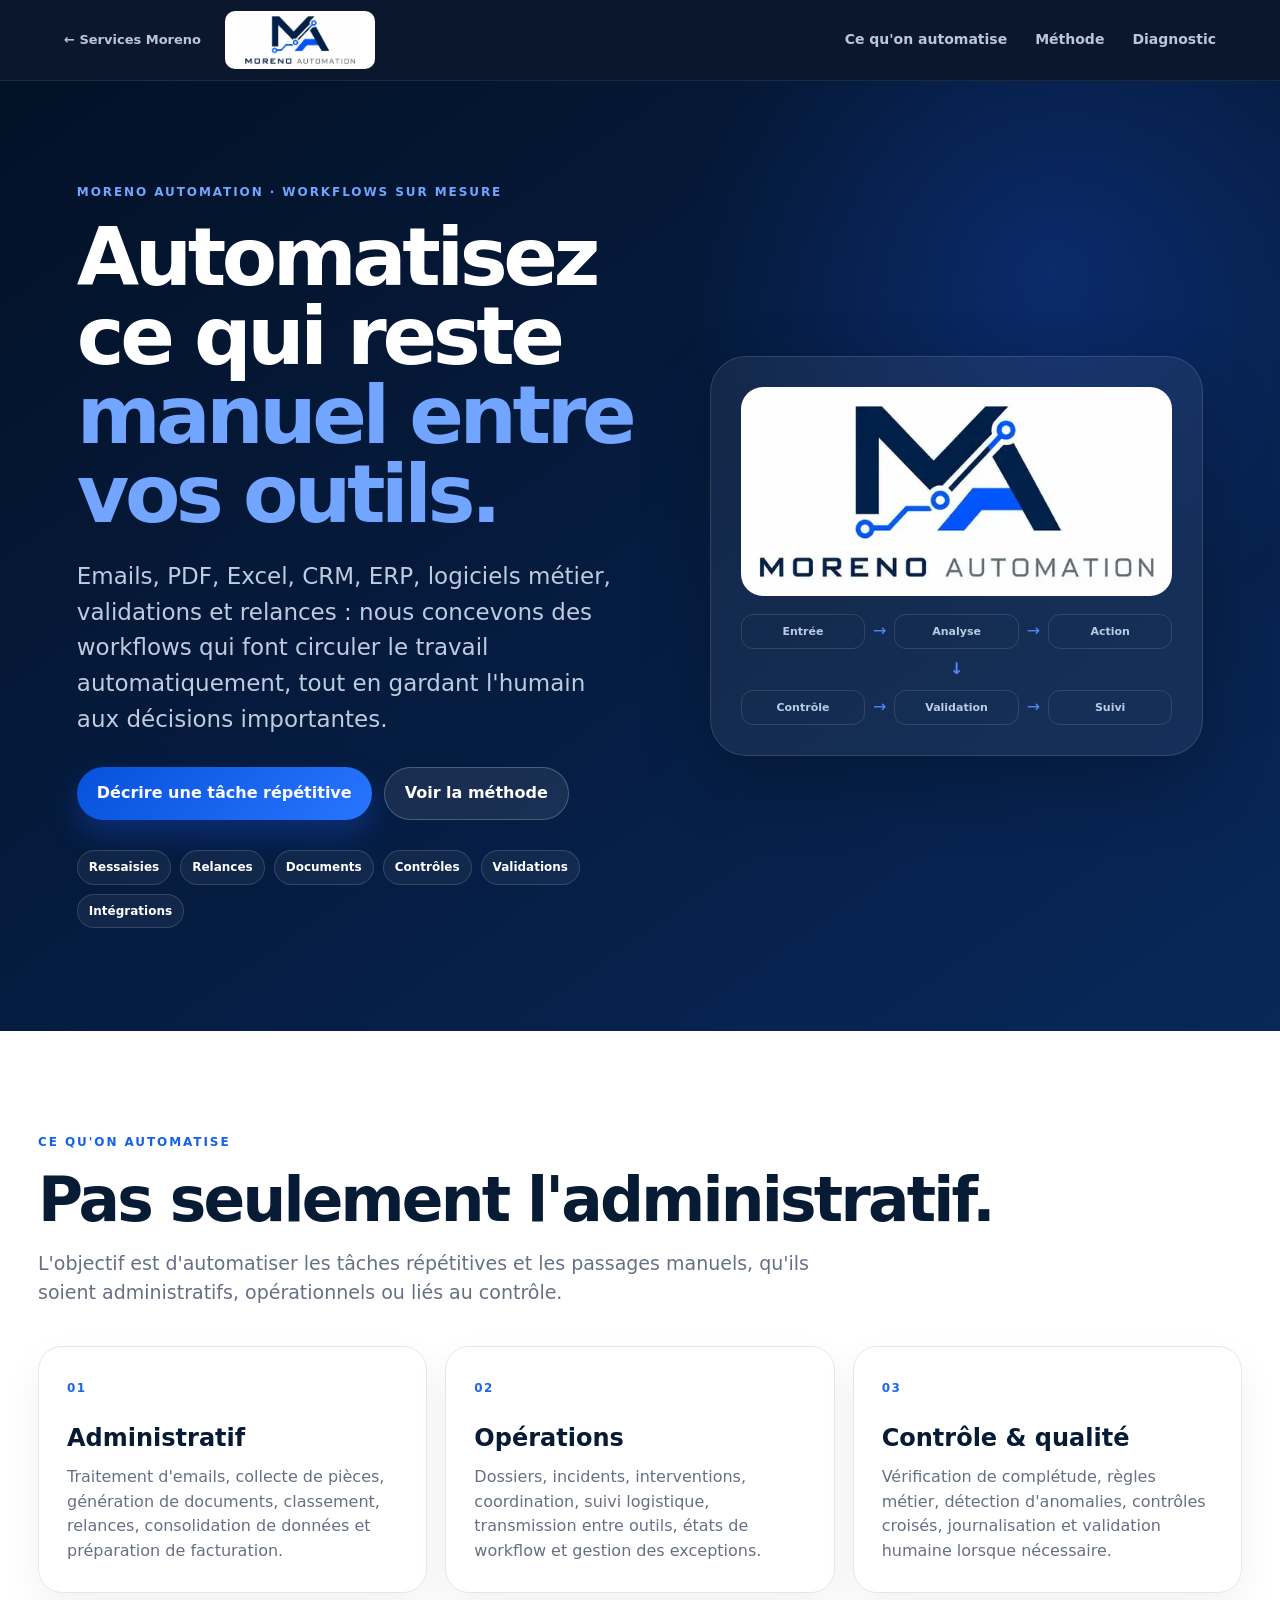
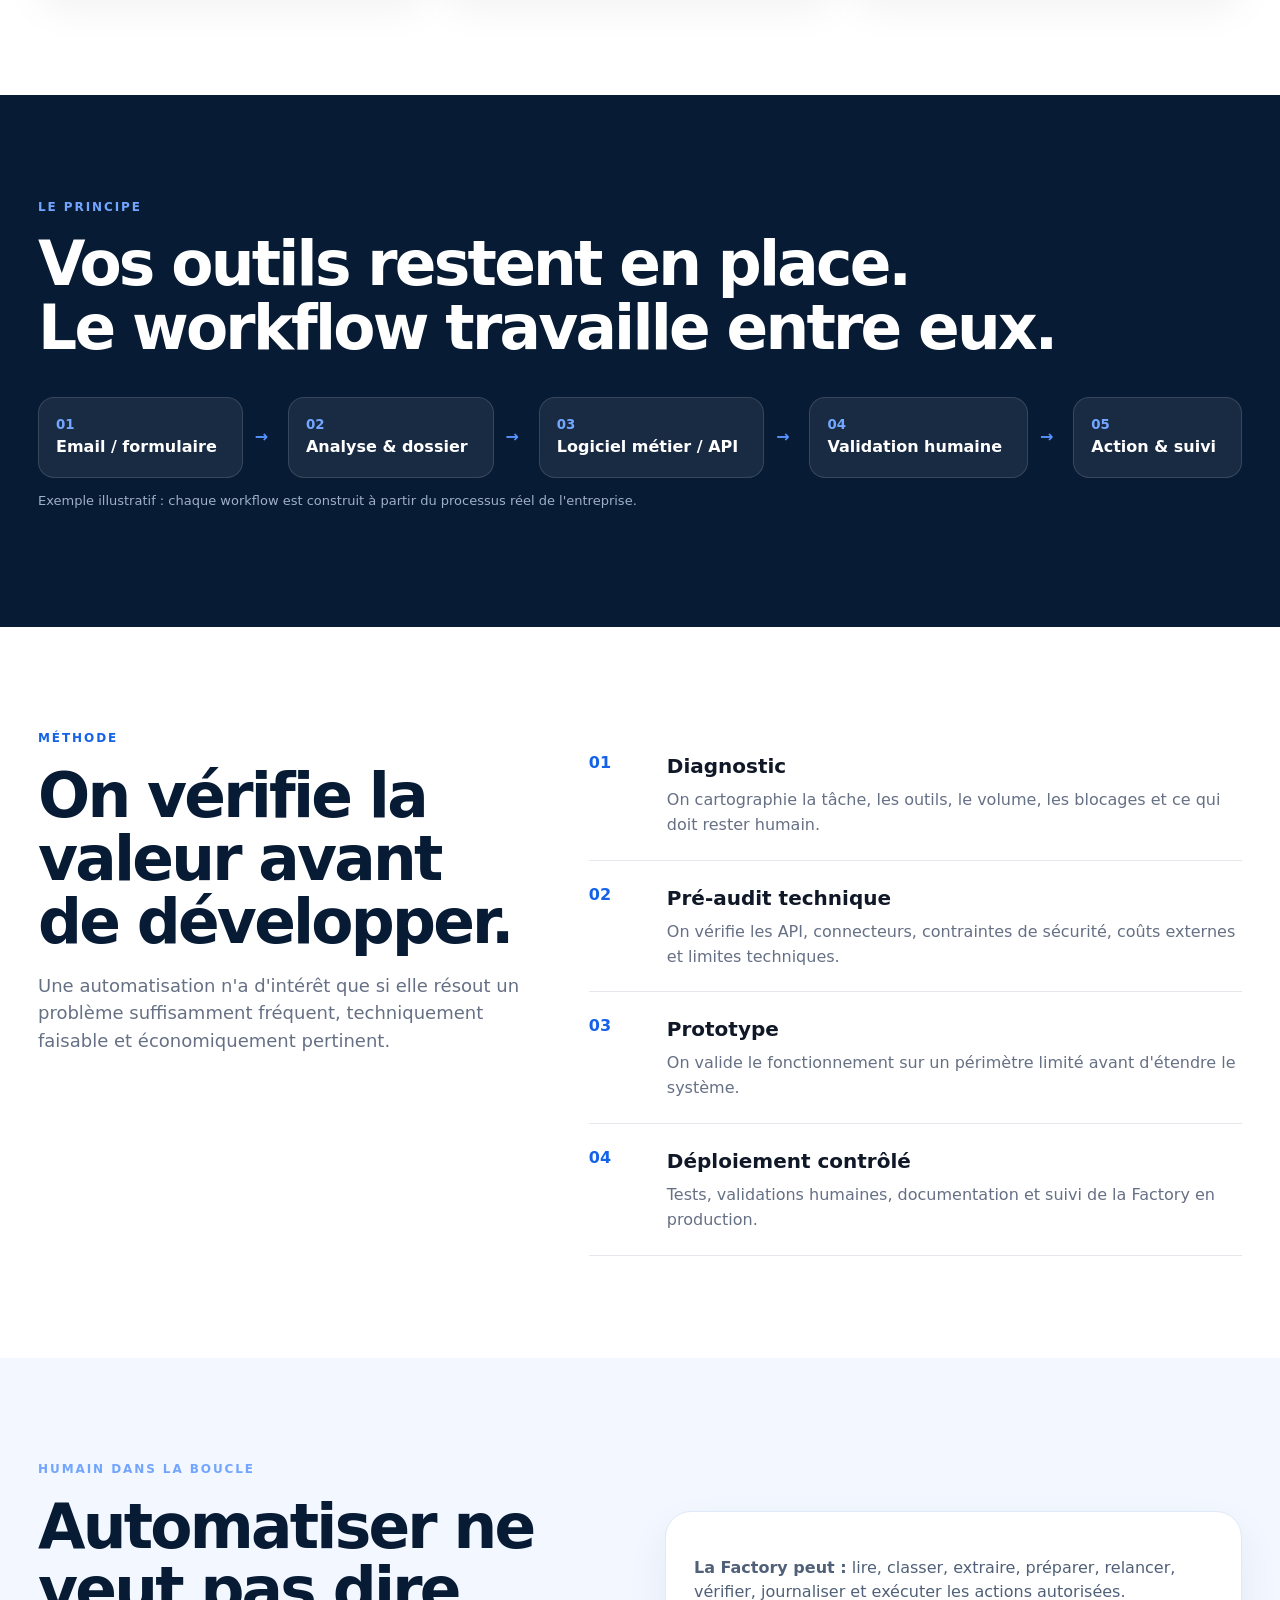
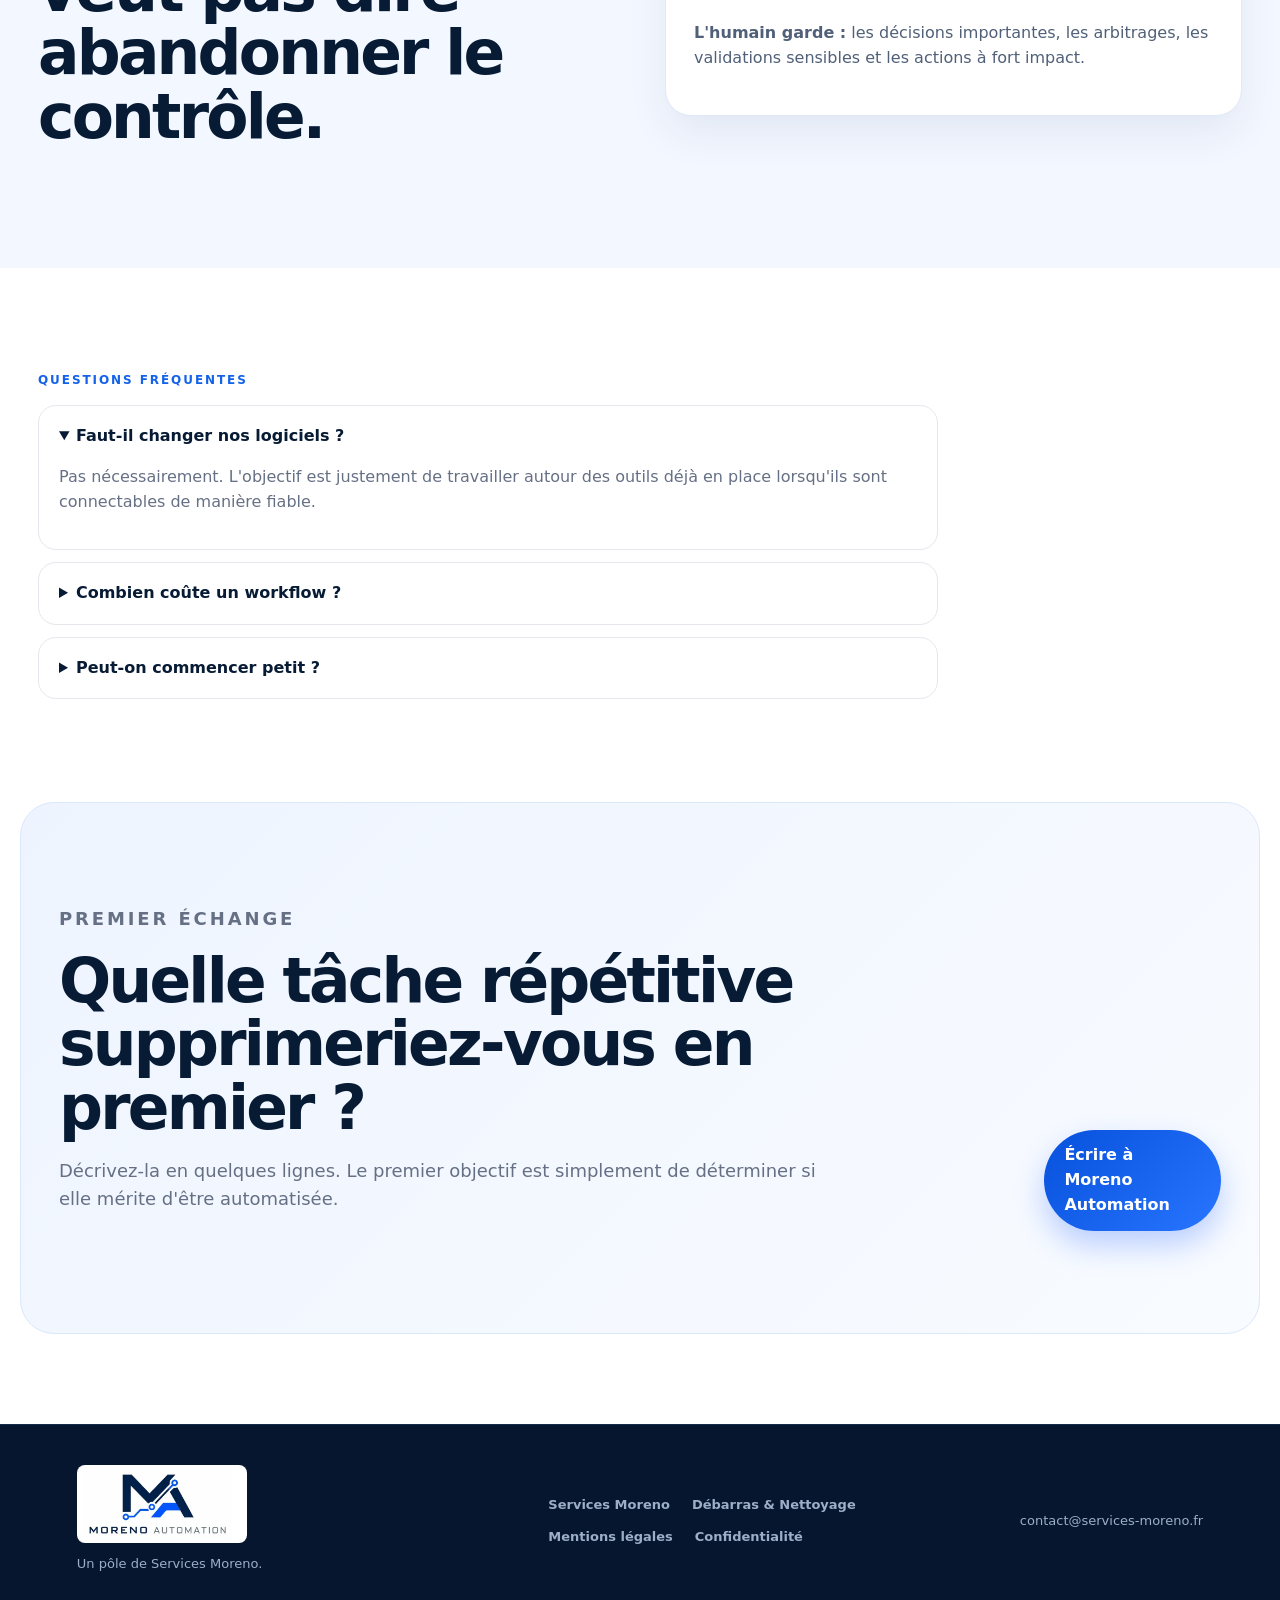
==== automatisation.html @ c7fb05cb "Redesign Services Moreno multi-service website" ====
<!doctype html>
<html lang="fr">
<head>
  <meta charset="utf-8">
  <meta name="viewport" content="width=device-width, initial-scale=1">
  <title>Moreno Automation — Automatisation de processus & workflows sur mesure</title>
  <meta name="description" content="Moreno Automation conçoit des workflows sur mesure pour réduire les tâches répétitives et les passages manuels entre vos outils, vos équipes et vos processus.">
  <link rel="canonical" href="https://services-moreno.fr/automatisation.html">
  <meta property="og:title" content="Moreno Automation — Automatisez ce qui reste manuel">
  <meta property="og:description" content="Workflows administratifs et opérationnels, intégrations API et validation humaine.">
  <meta property="og:type" content="website">
  <meta property="og:url" content="https://services-moreno.fr/automatisation.html">
  <meta property="og:image" content="https://services-moreno.fr/assets/moreno-automation.webp">
  <meta name="theme-color" content="#061d42">
  <link rel="icon" href="assets/services-moreno-favicon.png">
  <link rel="stylesheet" href="brand.css?v=20260812">
</head>
<body class="automation-site">
  <header class="topbar automation-topbar">
    <a class="mini-parent" href="index.html">← Services Moreno</a>
    <a class="automation-brand" href="#top" aria-label="Moreno Automation — Accueil">
      <img src="assets/moreno-automation.webp" alt="Moreno Automation">
    </a>
    <nav class="topnav" aria-label="Navigation Moreno Automation">
      <a href="#usages">Ce qu'on automatise</a>
      <a href="#methode">Méthode</a>
      <a href="#diagnostic">Diagnostic</a>
    </nav>
  </header>

  <main id="top">
    <section class="hero-shell automation-hero">
      <div class="hero-copy">
        <p class="kicker electric">Moreno Automation · Workflows sur mesure</p>
        <h1>Automatisez ce qui reste <span>manuel entre vos outils.</span></h1>
        <p class="hero-lead">Emails, PDF, Excel, CRM, ERP, logiciels métier, validations et relances : nous concevons des workflows qui font circuler le travail automatiquement, tout en gardant l'humain aux décisions importantes.</p>
        <div class="hero-buttons">
          <a class="button button-electric" href="mailto:contact@services-moreno.fr?subject=Diagnostic%20automatisation">Décrire une tâche répétitive</a>
          <a class="button button-ghost" href="#methode">Voir la méthode</a>
        </div>
        <div class="automation-pills">
          <span>Ressaisies</span><span>Relances</span><span>Documents</span><span>Contrôles</span><span>Validations</span><span>Intégrations</span>
        </div>
      </div>
      <div class="hero-visual">
        <div class="automation-logo-panel">
          <img src="assets/moreno-automation.webp" alt="Logo Moreno Automation">
          <div class="flow-preview" aria-label="Exemple de workflow">
            <span>Entrée</span><i>→</i><span>Analyse</span><i>→</i><span>Action</span>
            <b>↓</b>
            <span>Contrôle</span><i>→</i><span>Validation</span><i>→</i><span>Suivi</span>
          </div>
        </div>
      </div>
    </section>

    <section class="section-shell" id="usages">
      <p class="section-kicker electric-text">Ce qu'on automatise</p>
      <h2>Pas seulement l'administratif.</h2>
      <p class="section-intro">L'objectif est d'automatiser les tâches répétitives et les passages manuels, qu'ils soient administratifs, opérationnels ou liés au contrôle.</p>
      <div class="usecase-grid">
        <article>
          <span class="usecase-number">01</span>
          <h3>Administratif</h3>
          <p>Traitement d'emails, collecte de pièces, génération de documents, classement, relances, consolidation de données et préparation de facturation.</p>
        </article>
        <article>
          <span class="usecase-number">02</span>
          <h3>Opérations</h3>
          <p>Dossiers, incidents, interventions, coordination, suivi logistique, transmission entre outils, états de workflow et gestion des exceptions.</p>
        </article>
        <article>
          <span class="usecase-number">03</span>
          <h3>Contrôle & qualité</h3>
          <p>Vérification de complétude, règles métier, détection d'anomalies, contrôles croisés, journalisation et validation humaine lorsque nécessaire.</p>
        </article>
      </div>
    </section>

    <section class="workflow-band">
      <div class="section-shell">
        <p class="kicker electric">Le principe</p>
        <h2>Vos outils restent en place.<br>Le workflow travaille entre eux.</h2>
        <div class="workflow-line">
          <div><small>01</small><b>Email / formulaire</b></div>
          <span>→</span>
          <div><small>02</small><b>Analyse & dossier</b></div>
          <span>→</span>
          <div><small>03</small><b>Logiciel métier / API</b></div>
          <span>→</span>
          <div><small>04</small><b>Validation humaine</b></div>
          <span>→</span>
          <div><small>05</small><b>Action & suivi</b></div>
        </div>
        <p class="workflow-note">Exemple illustratif : chaque workflow est construit à partir du processus réel de l'entreprise.</p>
      </div>
    </section>

    <section class="section-shell method-section" id="methode">
      <div class="method-intro">
        <p class="section-kicker electric-text">Méthode</p>
        <h2>On vérifie la valeur avant de développer.</h2>
        <p>Une automatisation n'a d'intérêt que si elle résout un problème suffisamment fréquent, techniquement faisable et économiquement pertinent.</p>
      </div>
      <ol class="method-steps">
        <li><span>01</span><div><h3>Diagnostic</h3><p>On cartographie la tâche, les outils, le volume, les blocages et ce qui doit rester humain.</p></div></li>
        <li><span>02</span><div><h3>Pré-audit technique</h3><p>On vérifie les API, connecteurs, contraintes de sécurité, coûts externes et limites techniques.</p></div></li>
        <li><span>03</span><div><h3>Prototype</h3><p>On valide le fonctionnement sur un périmètre limité avant d'étendre le système.</p></div></li>
        <li><span>04</span><div><h3>Déploiement contrôlé</h3><p>Tests, validations humaines, documentation et suivi de la Factory en production.</p></div></li>
      </ol>
    </section>

    <section class="control-section">
      <div class="section-shell control-grid">
        <div>
          <p class="kicker electric">Humain dans la boucle</p>
          <h2>Automatiser ne veut pas dire abandonner le contrôle.</h2>
        </div>
        <div class="control-card">
          <p><b>La Factory peut :</b> lire, classer, extraire, préparer, relancer, vérifier, journaliser et exécuter les actions autorisées.</p>
          <p><b>L'humain garde :</b> les décisions importantes, les arbitrages, les validations sensibles et les actions à fort impact.</p>
        </div>
      </div>
    </section>

    <section class="faq section-shell">
      <p class="section-kicker electric-text">Questions fréquentes</p>
      <div class="faq-grid">
        <details open>
          <summary>Faut-il changer nos logiciels ?</summary>
          <p>Pas nécessairement. L'objectif est justement de travailler autour des outils déjà en place lorsqu'ils sont connectables de manière fiable.</p>
        </details>
        <details>
          <summary>Combien coûte un workflow ?</summary>
          <p>Le coût dépend surtout des intégrations, des API, du nombre d'étapes, des règles métier et de la criticité. Un prix ferme n'est proposé qu'après diagnostic et vérification technique.</p>
        </details>
        <details>
          <summary>Peut-on commencer petit ?</summary>
          <p>Oui. Un premier prototype peut se concentrer sur une tâche précise, puis évoluer si le gain est réel.</p>
        </details>
      </div>
    </section>

    <section class="automation-cta section-shell" id="diagnostic">
      <div>
        <p class="section-kicker electric-text">Premier échange</p>
        <h2>Quelle tâche répétitive supprimeriez-vous en premier ?</h2>
        <p>Décrivez-la en quelques lignes. Le premier objectif est simplement de déterminer si elle mérite d'être automatisée.</p>
      </div>
      <a class="button button-electric" href="mailto:contact@services-moreno.fr?subject=Diagnostic%20automatisation&body=Bonjour%2C%0A%0ALa%20t%C3%A2che%20que%20j%27aimerais%20simplifier%20est%20%3A%20">Écrire à Moreno Automation</a>
    </section>
  </main>

  <footer class="brand-footer automation-footer">
    <div class="footer-brand automation-footer-brand">
      <img src="assets/moreno-automation.webp" alt="Moreno Automation">
      <p>Un pôle de Services Moreno.</p>
    </div>
    <div class="footer-nav">
      <a href="index.html">Services Moreno</a>
      <a href="debarras-nettoyage.html">Débarras & Nettoyage</a>
      <a href="mentions-legales.html">Mentions légales</a>
      <a href="confidentialite.html">Confidentialité</a>
    </div>
    <p class="copyright">contact@services-moreno.fr</p>
  </footer>
</body>
</html>
---- brand.css ----
:root{--navy:#071b34;--navy2:#0b2a4a;--gold:#c89a3d;--blue:#1462e8;--green:#2c8a5e;--ink:#101828;--muted:#667085;--line:#e4e7ec;--soft:#f7f9fc;--white:#fff;--shadow:0 22px 60px rgba(7,27,52,.12)}*{box-sizing:border-box}html{scroll-behavior:smooth}body{margin:0;font-family:Inter,system-ui,-apple-system,BlinkMacSystemFont,"Segoe UI",sans-serif;color:var(--ink);background:#fff;line-height:1.55}img{max-width:100%}a{color:inherit}.topbar{position:sticky;top:0;z-index:50;display:grid;grid-template-columns:180px 1fr auto;align-items:center;gap:24px;padding:11px clamp(16px,5vw,72px);background:rgba(255,255,255,.95);backdrop-filter:blur(16px);border-bottom:1px solid rgba(7,27,52,.08)}.brand-lockup img{width:145px;height:62px;object-fit:contain;display:block}.topnav{display:flex;justify-content:center;gap:28px}.topnav a{text-decoration:none;font-size:14px;font-weight:750;color:#4b5565}.topnav a:hover{color:var(--navy)}.nav-cta,.button{display:inline-flex;align-items:center;justify-content:center;text-decoration:none;font-weight:850;border-radius:999px;transition:.18s ease}.nav-cta{background:var(--navy);color:#fff;padding:11px 17px;font-size:14px}.button{min-height:50px;padding:13px 20px}.button:hover,.nav-cta:hover{transform:translateY(-1px)}.button-gold{background:linear-gradient(135deg,#9f711d,var(--gold));color:#fff;box-shadow:0 12px 28px rgba(200,154,61,.22)}.button-dark{background:var(--navy);color:#fff}.button-ghost{border:1px solid rgba(7,27,52,.16);background:rgba(255,255,255,.08)}.hero-shell{max-width:1500px;margin:0 auto;padding:clamp(54px,8vw,110px) clamp(20px,6vw,86px);display:grid;grid-template-columns:1.06fr .94fr;align-items:center;gap:clamp(36px,6vw,86px)}.home-hero{min-height:680px}.hero-copy h1{font-size:clamp(46px,6.3vw,88px);line-height:.98;letter-spacing:-.055em;margin:0;color:var(--navy)}.hero-copy h1 span{color:#123d66}.hero-lead{font-size:clamp(18px,2vw,23px);color:var(--muted);max-width:760px;margin:25px 0 30px}.kicker,.section-kicker{text-transform:uppercase;letter-spacing:.16em;font-size:12px;font-weight:900;margin:0 0 16px}.gold{color:#9b752c}.hero-buttons{display:flex;flex-wrap:wrap;gap:12px;margin-bottom:30px}.hero-proof{display:flex;flex-wrap:wrap;gap:18px 28px;color:#596577;font-size:14px;font-weight:700}.hero-proof b{color:var(--gold);margin-right:7px}.logo-panel{border-radius:38px;padding:clamp(22px,3vw,42px);background:radial-gradient(circle at 50% 0,#fff,#f6f2ea 85%);border:1px solid #ece5d8;box-shadow:var(--shadow);text-align:center}.logo-panel img{display:block;width:min(100%,520px);margin:0 auto;mix-blend-mode:multiply}.logo-panel p{color:#707783;font-size:16px}.logo-panel strong{color:var(--navy)}.section-shell{width:min(1380px,calc(100% - 40px));margin:0 auto;padding:clamp(62px,8vw,106px) clamp(0px,2vw,18px)}.intro-strip{padding-bottom:28px}.section-shell h2,.dark-band h2,.workflow-band h2,.field-process h2{font-size:clamp(34px,4.8vw,62px);line-height:1.03;letter-spacing:-.045em;margin:0 0 18px;color:var(--navy)}.section-intro{max-width:820px;color:var(--muted);font-size:19px;margin:0}.service-grid{display:grid;grid-template-columns:1fr 1fr;gap:24px;padding-top:24px}.service-panel{border:1px solid var(--line);border-radius:32px;overflow:hidden;background:#fff;box-shadow:0 18px 48px rgba(7,27,52,.08)}.service-logo,.field-mark{height:285px;display:grid;place-items:center;padding:28px}.service-logo{background:linear-gradient(145deg,#061a3c,#0a2d65)}.service-logo img{width:90%;max-height:220px;object-fit:contain;background:#fff;border-radius:18px}.field-mark{background:linear-gradient(145deg,#f1f7f3,#e5f3eb)}.field-mark img{max-width:76%;max-height:220px;object-fit:contain;border-radius:18px}.service-copy{padding:32px}.service-label{font-size:12px;font-weight:850;letter-spacing:.12em;text-transform:uppercase;color:#7b8593;margin:0 0 8px}.service-copy h2{font-size:clamp(30px,3vw,42px);margin:0 0 8px}.service-tagline{font-size:18px;font-weight:800;color:#27364a!important}.service-copy p{color:var(--muted)}.feature-list{list-style:none;padding:0;margin:22px 0;display:grid;gap:9px}.feature-list li{position:relative;padding-left:25px;color:#314052;font-weight:650}.feature-list li:before{content:"✓";position:absolute;left:0;font-weight:900;color:var(--blue)}.field-card .feature-list li:before{color:var(--green)}.text-link{display:inline-flex;gap:10px;text-decoration:none;font-weight:900;margin-top:8px}.automation-link{color:#064ed7}.field-link{color:#22714d}.dark-band,.workflow-band,.field-process{background:var(--navy);color:#fff}.approach-grid{display:grid;grid-template-columns:1fr 1fr;gap:72px;align-items:center}.dark-band h2,.dark-band p,.workflow-band h2,.field-process h2{color:#fff}.dark-band p{color:#bac4d1;font-size:18px}.principles{display:grid}.principle{display:grid;grid-template-columns:56px 1fr;gap:18px;padding:22px 0;border-bottom:1px solid rgba(255,255,255,.13)}.principle span{color:#e4bd68;font-size:13px;font-weight:900}.principle b{font-size:20px}.principle p{font-size:15px;margin:5px 0 0}.contact-cta,.automation-cta,.field-estimator-cta{display:flex;justify-content:space-between;gap:32px;align-items:end}.contact-cta p,.automation-cta p,.field-estimator-cta p{color:var(--muted);font-size:18px;max-width:780px}.brand-footer{background:#f6f7f9;border-top:1px solid var(--line);padding:40px clamp(20px,6vw,82px);display:grid;grid-template-columns:minmax(220px,1fr) 1fr auto;gap:34px;align-items:center}.footer-brand img{width:170px;height:78px;object-fit:contain;object-position:left center}.footer-brand p,.copyright{color:#738093;font-size:13px;margin:3px 0}.footer-nav{display:flex;flex-wrap:wrap;gap:12px 22px}.footer-nav a{color:#536174;font-size:13px;font-weight:700;text-decoration:none}.mini-parent{text-decoration:none;font-size:13px;font-weight:800;white-space:nowrap}.automation-topbar{grid-template-columns:auto 160px 1fr;background:rgba(3,16,39,.97);border-bottom-color:rgba(255,255,255,.08)}.automation-topbar .mini-parent,.automation-topbar .topnav a{color:#b7c7de}.automation-brand img{height:58px;width:150px;object-fit:contain;background:#fff;border-radius:10px;display:block}.automation-topbar .topnav{justify-content:flex-end}.automation-hero{max-width:none;min-height:690px;background:radial-gradient(circle at 82% 20%,rgba(27,95,255,.22),transparent 28%),linear-gradient(145deg,#031126,#061e45 60%,#08285a);color:#fff}.automation-hero .hero-copy h1,.field-hero .hero-copy h1{color:#fff}.automation-hero .hero-copy h1 span{color:#72a5ff}.automation-hero .hero-lead{color:#becbe0}.electric,.electric-text{color:#72a5ff}.electric-text{color:#1462e8}.button-electric{color:#fff;background:linear-gradient(135deg,#0751dc,#2875ff);box-shadow:0 14px 30px rgba(27,95,255,.28)}.automation-hero .button-ghost,.field-hero .button-ghost{color:#fff;border-color:rgba(255,255,255,.22)}.automation-pills,.field-proof{display:flex;flex-wrap:wrap;gap:9px}.automation-pills span,.field-proof span{border:1px solid rgba(255,255,255,.14);background:rgba(255,255,255,.05);border-radius:999px;padding:7px 11px;font-size:12px;font-weight:800}.automation-logo-panel{padding:30px;border:1px solid rgba(255,255,255,.12);border-radius:36px;background:rgba(255,255,255,.06);box-shadow:0 28px 70px rgba(0,0,0,.22)}.automation-logo-panel>img{width:100%;border-radius:22px;display:block}.flow-preview{display:grid;grid-template-columns:1fr auto 1fr auto 1fr;gap:8px;align-items:center;margin-top:18px;color:#b9cbe6}.flow-preview span{text-align:center;border:1px solid rgba(255,255,255,.12);border-radius:12px;padding:8px;font-size:11px;font-weight:800}.flow-preview i,.flow-preview b{color:#4f8cff;font-style:normal}.flow-preview b{grid-column:1/-1;text-align:center}.usecase-grid{display:grid;grid-template-columns:repeat(3,1fr);gap:18px;margin-top:38px}.usecase-grid article{border:1px solid var(--line);border-radius:24px;padding:28px;background:#fff;box-shadow:0 16px 42px rgba(4,18,37,.055)}.usecase-number{font-weight:900;font-size:12px;letter-spacing:.12em;color:#1b67ef}.usecase-grid h3{font-size:24px;margin:20px 0 8px;color:var(--navy)}.usecase-grid p{color:var(--muted);margin:0}.workflow-line{display:grid;grid-template-columns:repeat(9,auto);gap:12px;align-items:center;margin-top:38px;overflow-x:auto}.workflow-line>div{min-width:155px;padding:17px;border-radius:16px;background:rgba(255,255,255,.075);border:1px solid rgba(255,255,255,.13)}.workflow-line small{display:block;color:#73a7ff;font-weight:900}.workflow-line>span{color:#5794ff;font-weight:900}.workflow-note{color:#9fb0c7;font-size:13px}.method-section{display:grid;grid-template-columns:.85fr 1.15fr;gap:68px}.method-intro p:last-child{color:var(--muted);font-size:18px}.method-steps{list-style:none;padding:0;margin:0}.method-steps li{display:grid;grid-template-columns:60px 1fr;gap:18px;padding:22px 0;border-bottom:1px solid var(--line)}.method-steps>li>span{color:#1462e8;font-weight:900}.method-steps h3{margin:0;font-size:20px}.method-steps p{margin:6px 0 0;color:var(--muted)}.control-section{background:#f3f7ff}.control-grid{display:grid;grid-template-columns:1fr 1fr;gap:50px;align-items:center}.control-card{background:#fff;border-radius:26px;border:1px solid #dfe9f8;padding:28px;box-shadow:0 18px 42px rgba(10,45,100,.07)}.control-card p{color:#506078}.faq-grid{display:grid;gap:12px;max-width:900px}.faq details{border:1px solid var(--line);border-radius:18px;padding:18px 20px;background:#fff}.faq summary{cursor:pointer;font-weight:850;color:var(--navy)}.faq details p{color:var(--muted)}.automation-cta{background:linear-gradient(135deg,#eef4ff,#f8fbff);border:1px solid #dbe7fb;border-radius:34px;margin-bottom:90px;padding-left:38px;padding-right:38px}.automation-footer{background:#06162f;border-color:#132b4d}.automation-footer .footer-nav a,.automation-footer .copyright,.automation-footer .footer-brand p{color:#9caec8}.automation-footer-brand img{background:#fff;border-radius:8px;padding:3px 6px}.field-green{color:#6ec38f}.field-text{color:#2c8a5e}.field-topbar{grid-template-columns:auto 190px 1fr auto}.field-brand img{height:58px;width:170px;object-fit:contain;border-radius:8px;display:block}.field-topbar .topnav{justify-content:flex-end}.field-nav-cta{background:#246d4e}.field-hero{max-width:none;min-height:660px;background:radial-gradient(circle at 80% 10%,rgba(76,161,111,.22),transparent 32%),linear-gradient(145deg,#082638,#0c3f52 60%,#0f5d58);color:#fff}.field-hero .hero-copy h1 span{color:#86dda6}.field-hero .hero-lead{color:#c5dfe1}.button-field{background:linear-gradient(135deg,#2c8a5e,#56ad6a);color:#fff;box-shadow:0 13px 28px rgba(44,138,94,.25)}.field-proof span{color:#d9f0e3}.field-logo-panel{background:#fff;border-radius:34px;padding:30px;box-shadow:0 28px 70px rgba(0,0,0,.2);text-align:center}.field-logo-panel img{max-height:340px;object-fit:contain;border-radius:18px}.field-logo-panel p{color:#607181;font-size:13px;font-weight:800}.field-usecases .usecase-number{color:#2c8a5e}.field-workflow small{color:#77d49a}.field-workflow>span{color:#6dc991}.stacked-actions{display:grid;gap:11px;justify-items:end}.text-contact{color:#31506a;font-weight:800;text-decoration:none}@media(max-width:980px){.topbar{grid-template-columns:1fr auto}.topnav{display:none}.hero-shell{grid-template-columns:1fr}.service-grid,.approach-grid,.method-section,.control-grid{grid-template-columns:1fr}.brand-footer{grid-template-columns:1fr}.automation-topbar,.field-topbar{grid-template-columns:auto 1fr}.automation-brand,.field-brand{justify-self:end}.field-topbar .nav-cta{display:none}.contact-cta,.automation-cta,.field-estimator-cta{align-items:flex-start;flex-direction:column}.stacked-actions{justify-items:start}}@media(max-width:720px){.topbar{padding:9px 14px}.nav-cta{display:none}.mini-parent{font-size:11px}.automation-brand img,.field-brand img{height:46px;width:135px}.hero-shell{padding:54px 20px;gap:34px}.hero-copy h1{font-size:clamp(42px,13vw,62px)}.section-shell{width:min(100% - 30px,1380px);padding-top:66px;padding-bottom:66px}.service-grid{padding-top:20px}.service-logo,.field-mark{height:225px}.service-copy{padding:24px}.usecase-grid{grid-template-columns:1fr}.workflow-line{grid-template-columns:1fr}.workflow-line>div{min-width:0}.workflow-line>span{text-align:center;transform:rotate(90deg)}.automation-cta{margin-left:15px;margin-right:15px;width:auto;padding:28px 22px}}
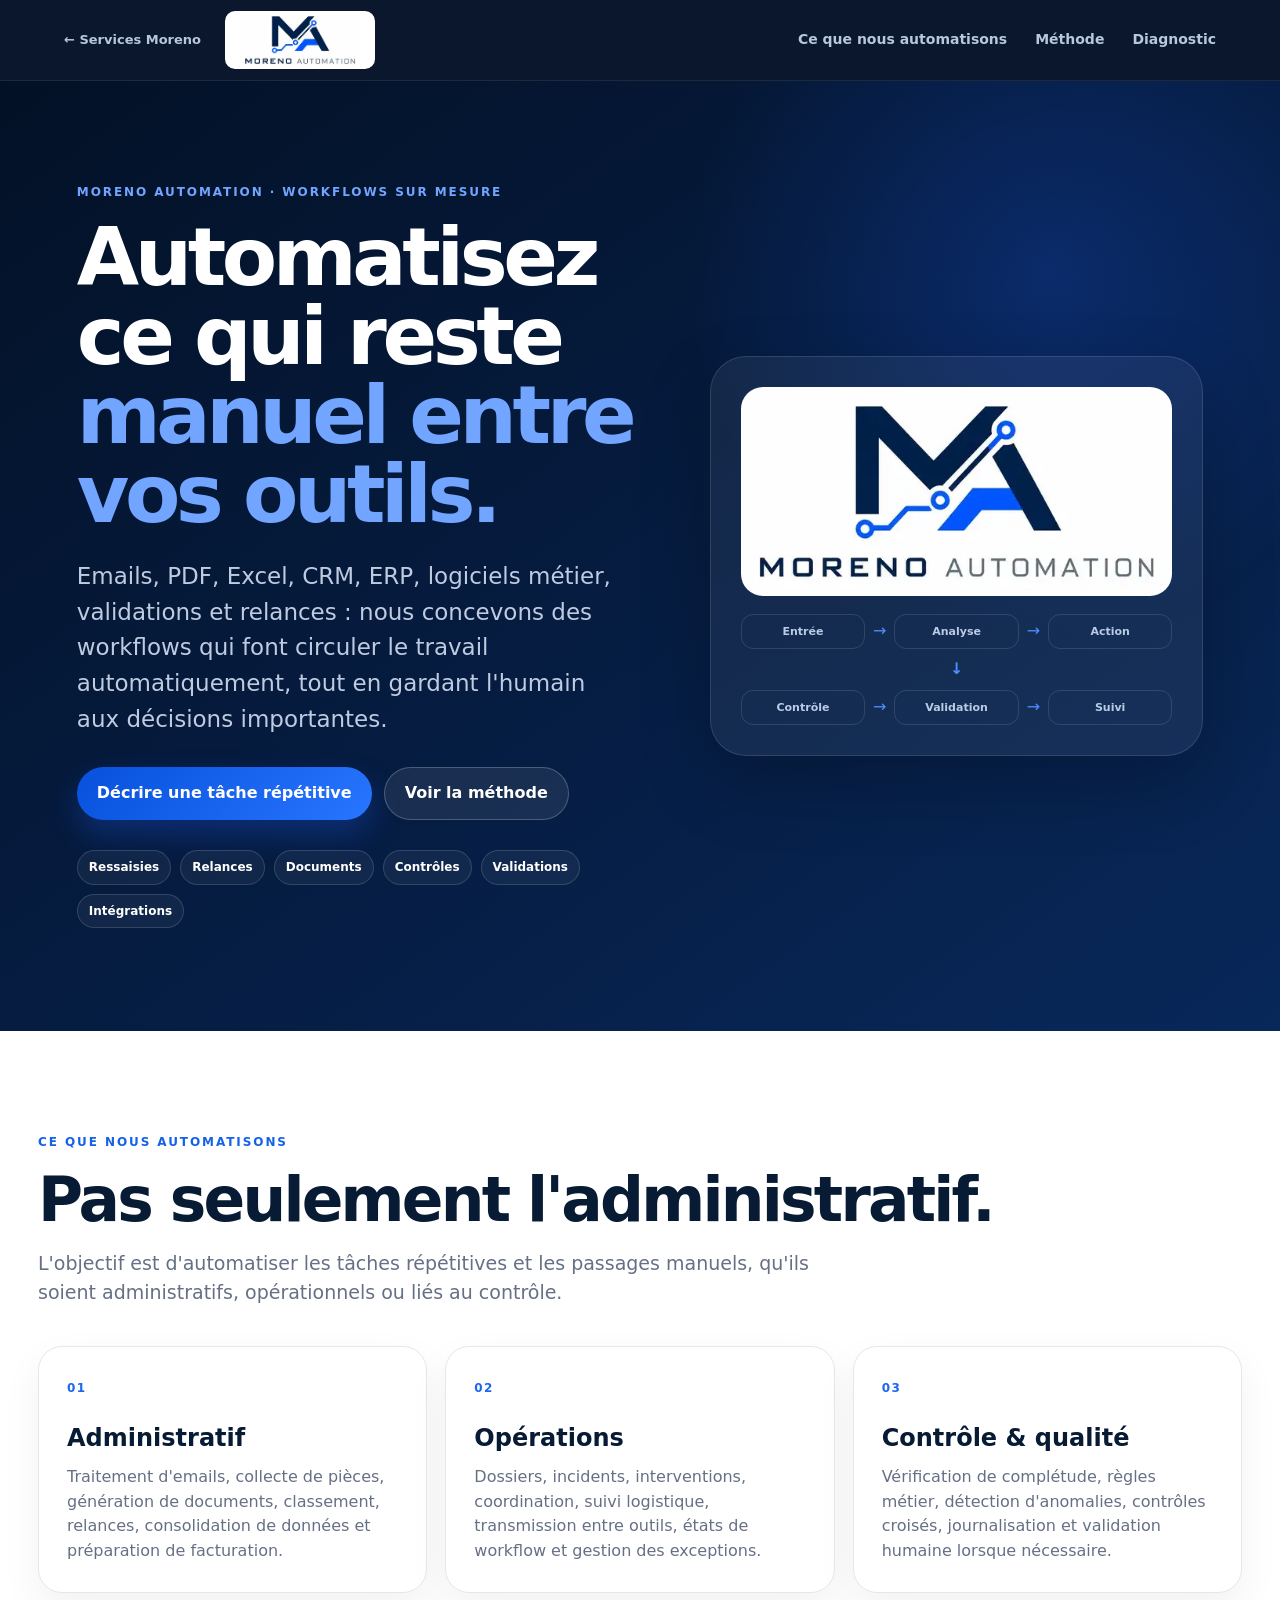
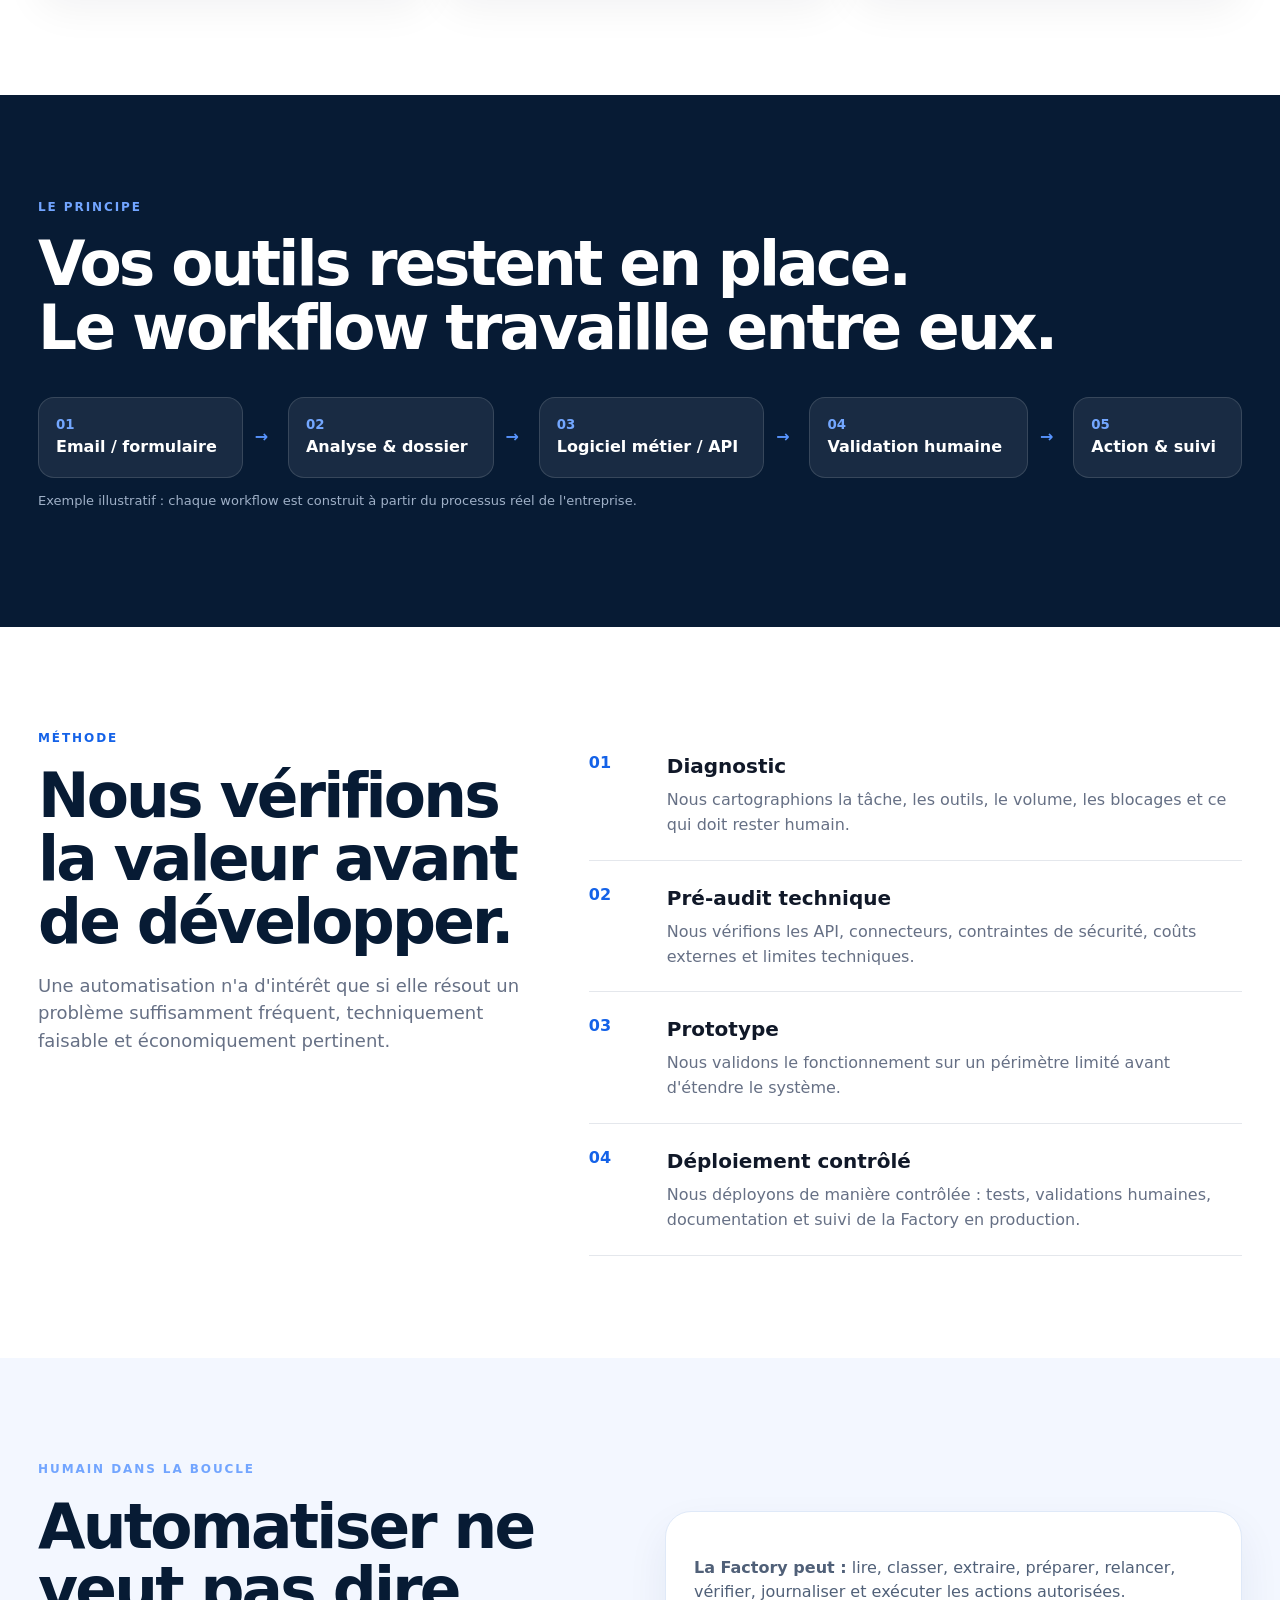
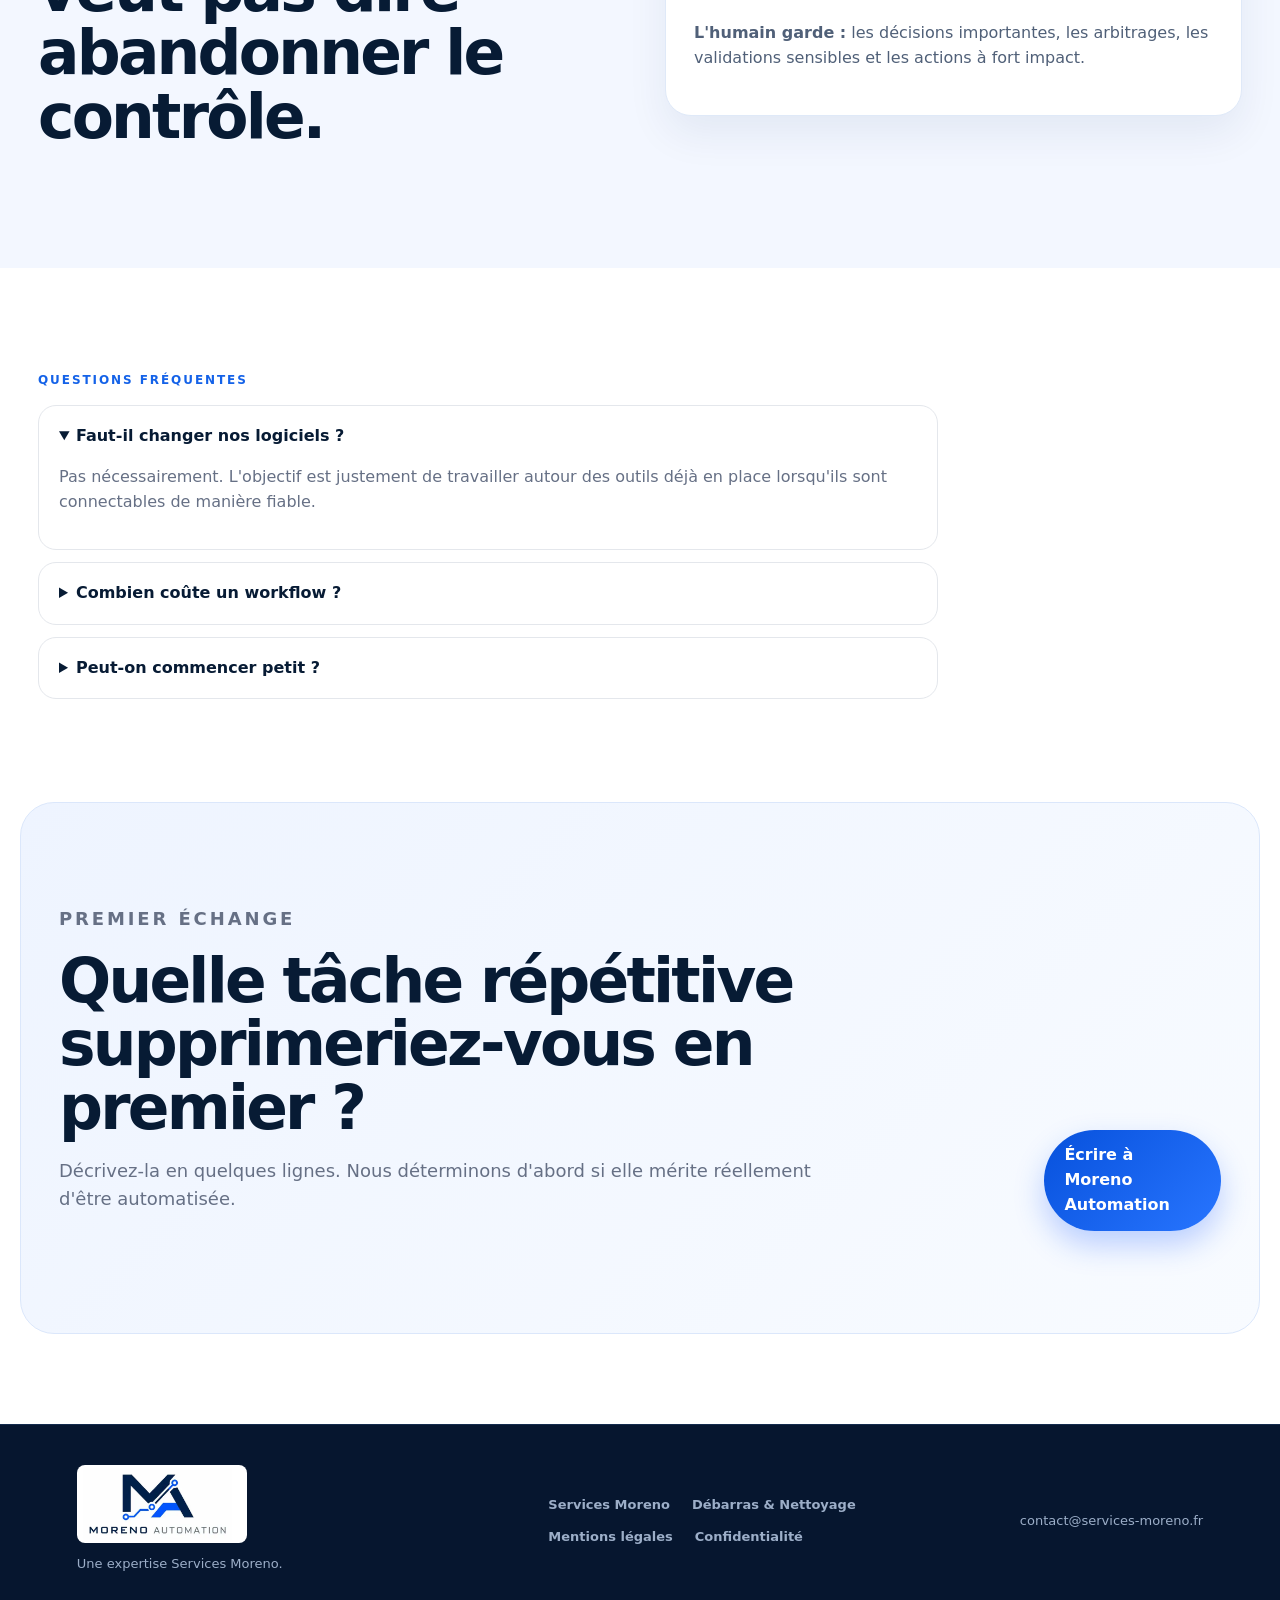
==== commit 742729eb: "Affiner le positionnement Services Moreno Rend la marque plus évolutive, adopte une voix collective " ====
--- a/automatisation.html
+++ b/automatisation.html
@@ -22,7 +22,7 @@
       <img src="assets/moreno-automation.webp" alt="Moreno Automation">
     </a>
     <nav class="topnav" aria-label="Navigation Moreno Automation">
-      <a href="#usages">Ce qu'on automatise</a>
+      <a href="#usages">Ce que nous automatisons</a>
       <a href="#methode">Méthode</a>
       <a href="#diagnostic">Diagnostic</a>
     </nav>
@@ -55,7 +55,7 @@
     </section>
 
     <section class="section-shell" id="usages">
-      <p class="section-kicker electric-text">Ce qu'on automatise</p>
+      <p class="section-kicker electric-text">Ce que nous automatisons</p>
       <h2>Pas seulement l'administratif.</h2>
       <p class="section-intro">L'objectif est d'automatiser les tâches répétitives et les passages manuels, qu'ils soient administratifs, opérationnels ou liés au contrôle.</p>
       <div class="usecase-grid">
@@ -99,14 +99,14 @@
     <section class="section-shell method-section" id="methode">
       <div class="method-intro">
         <p class="section-kicker electric-text">Méthode</p>
-        <h2>On vérifie la valeur avant de développer.</h2>
+        <h2>Nous vérifions la valeur avant de développer.</h2>
         <p>Une automatisation n'a d'intérêt que si elle résout un problème suffisamment fréquent, techniquement faisable et économiquement pertinent.</p>
       </div>
       <ol class="method-steps">
-        <li><span>01</span><div><h3>Diagnostic</h3><p>On cartographie la tâche, les outils, le volume, les blocages et ce qui doit rester humain.</p></div></li>
-        <li><span>02</span><div><h3>Pré-audit technique</h3><p>On vérifie les API, connecteurs, contraintes de sécurité, coûts externes et limites techniques.</p></div></li>
-        <li><span>03</span><div><h3>Prototype</h3><p>On valide le fonctionnement sur un périmètre limité avant d'étendre le système.</p></div></li>
-        <li><span>04</span><div><h3>Déploiement contrôlé</h3><p>Tests, validations humaines, documentation et suivi de la Factory en production.</p></div></li>
+        <li><span>01</span><div><h3>Diagnostic</h3><p>Nous cartographions la tâche, les outils, le volume, les blocages et ce qui doit rester humain.</p></div></li>
+        <li><span>02</span><div><h3>Pré-audit technique</h3><p>Nous vérifions les API, connecteurs, contraintes de sécurité, coûts externes et limites techniques.</p></div></li>
+        <li><span>03</span><div><h3>Prototype</h3><p>Nous validons le fonctionnement sur un périmètre limité avant d'étendre le système.</p></div></li>
+        <li><span>04</span><div><h3>Déploiement contrôlé</h3><p>Nous déployons de manière contrôlée : tests, validations humaines, documentation et suivi de la Factory en production.</p></div></li>
       </ol>
     </section>
 
@@ -145,7 +145,7 @@
       <div>
         <p class="section-kicker electric-text">Premier échange</p>
         <h2>Quelle tâche répétitive supprimeriez-vous en premier ?</h2>
-        <p>Décrivez-la en quelques lignes. Le premier objectif est simplement de déterminer si elle mérite d'être automatisée.</p>
+        <p>Décrivez-la en quelques lignes. Nous déterminons d'abord si elle mérite réellement d'être automatisée.</p>
       </div>
       <a class="button button-electric" href="mailto:contact@services-moreno.fr?subject=Diagnostic%20automatisation&body=Bonjour%2C%0A%0ALa%20t%C3%A2che%20que%20j%27aimerais%20simplifier%20est%20%3A%20">Écrire à Moreno Automation</a>
     </section>
@@ -154,7 +154,7 @@
   <footer class="brand-footer automation-footer">
     <div class="footer-brand automation-footer-brand">
       <img src="assets/moreno-automation.webp" alt="Moreno Automation">
-      <p>Un pôle de Services Moreno.</p>
+      <p>Une expertise Services Moreno.</p>
     </div>
     <div class="footer-nav">
       <a href="index.html">Services Moreno</a>
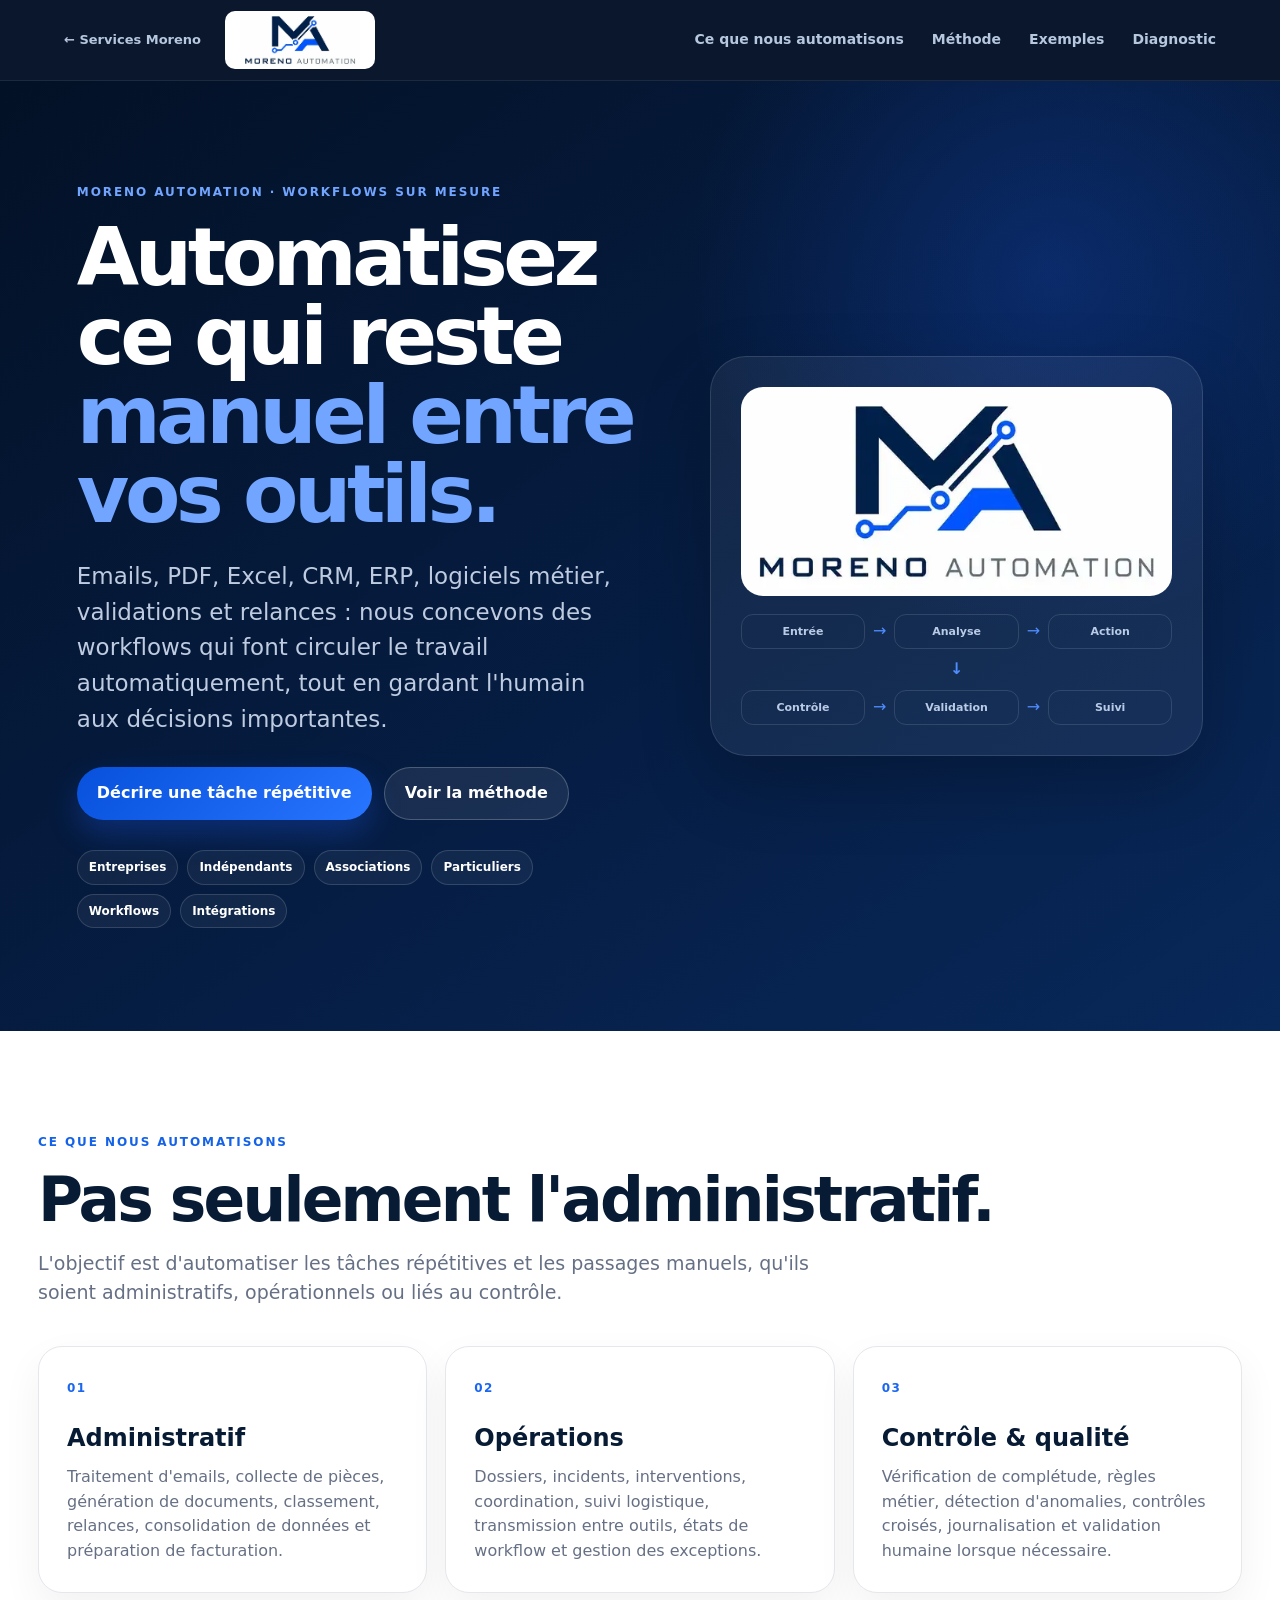
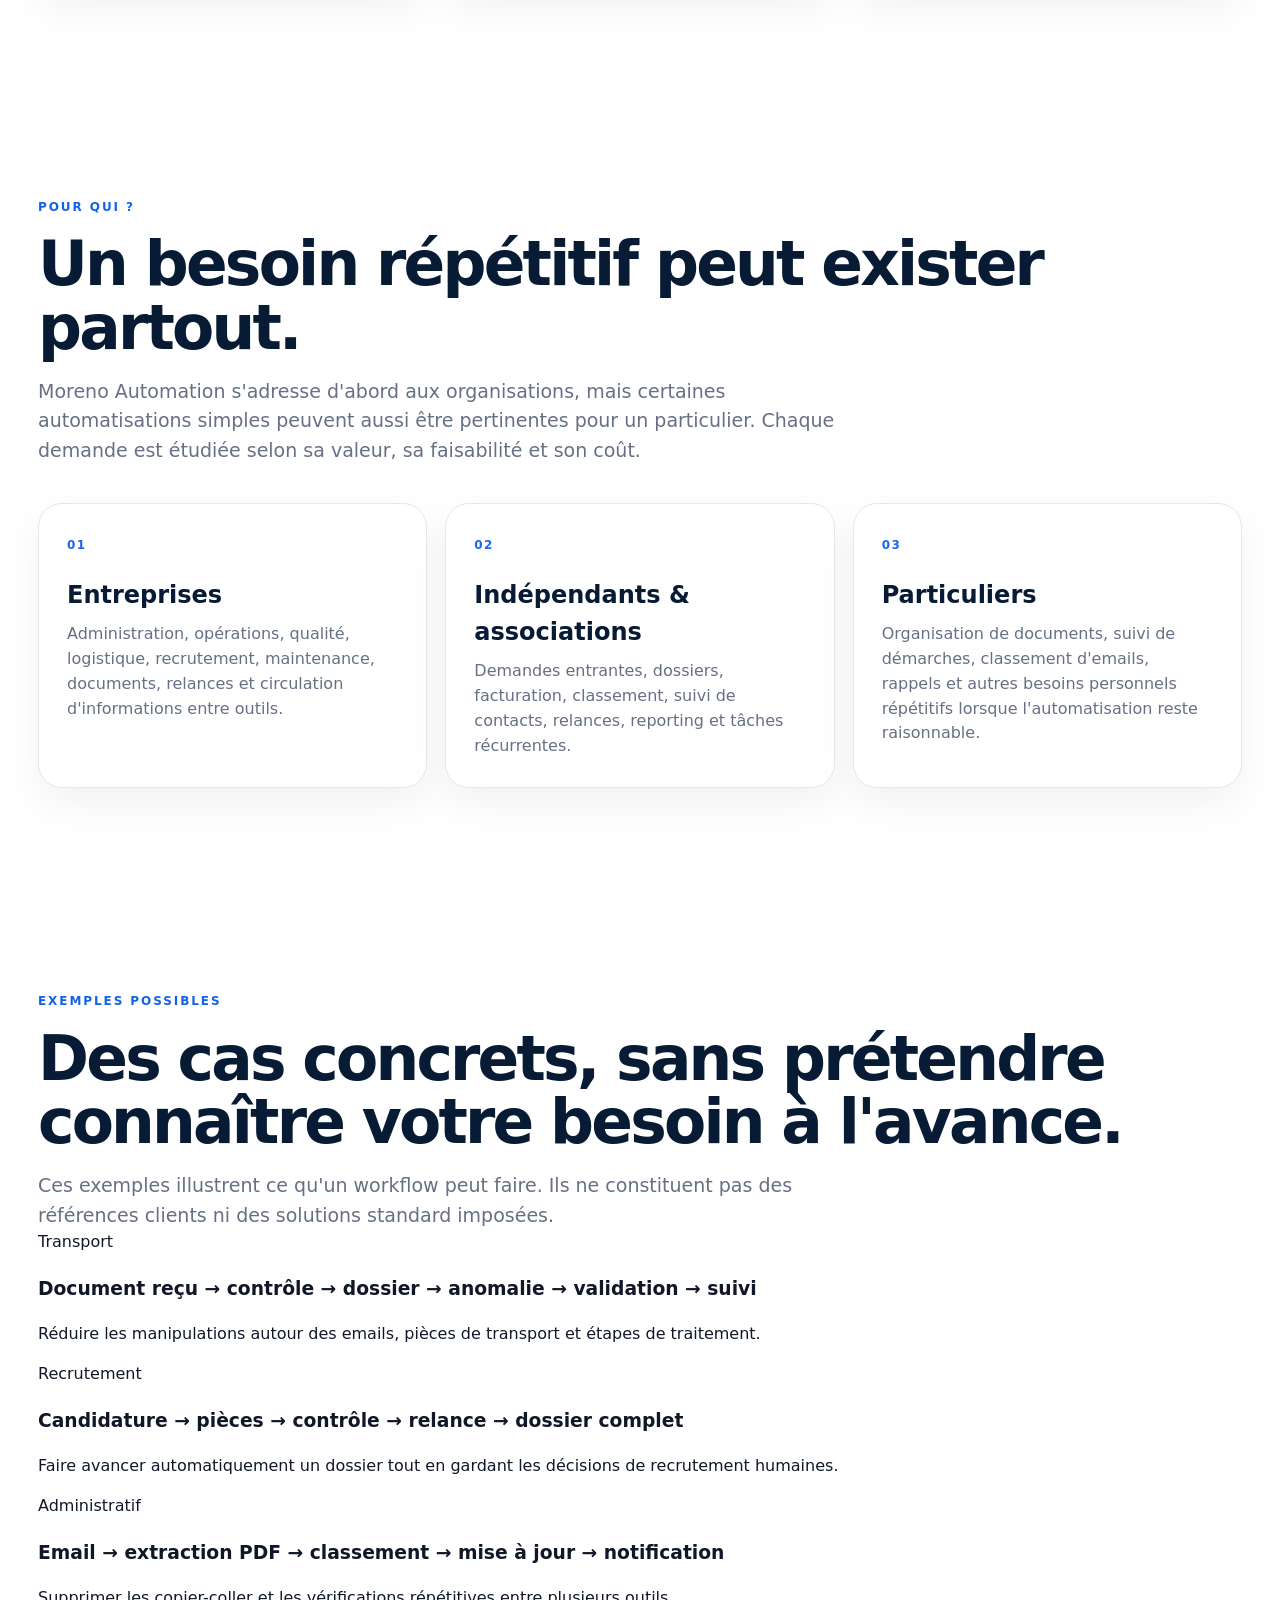
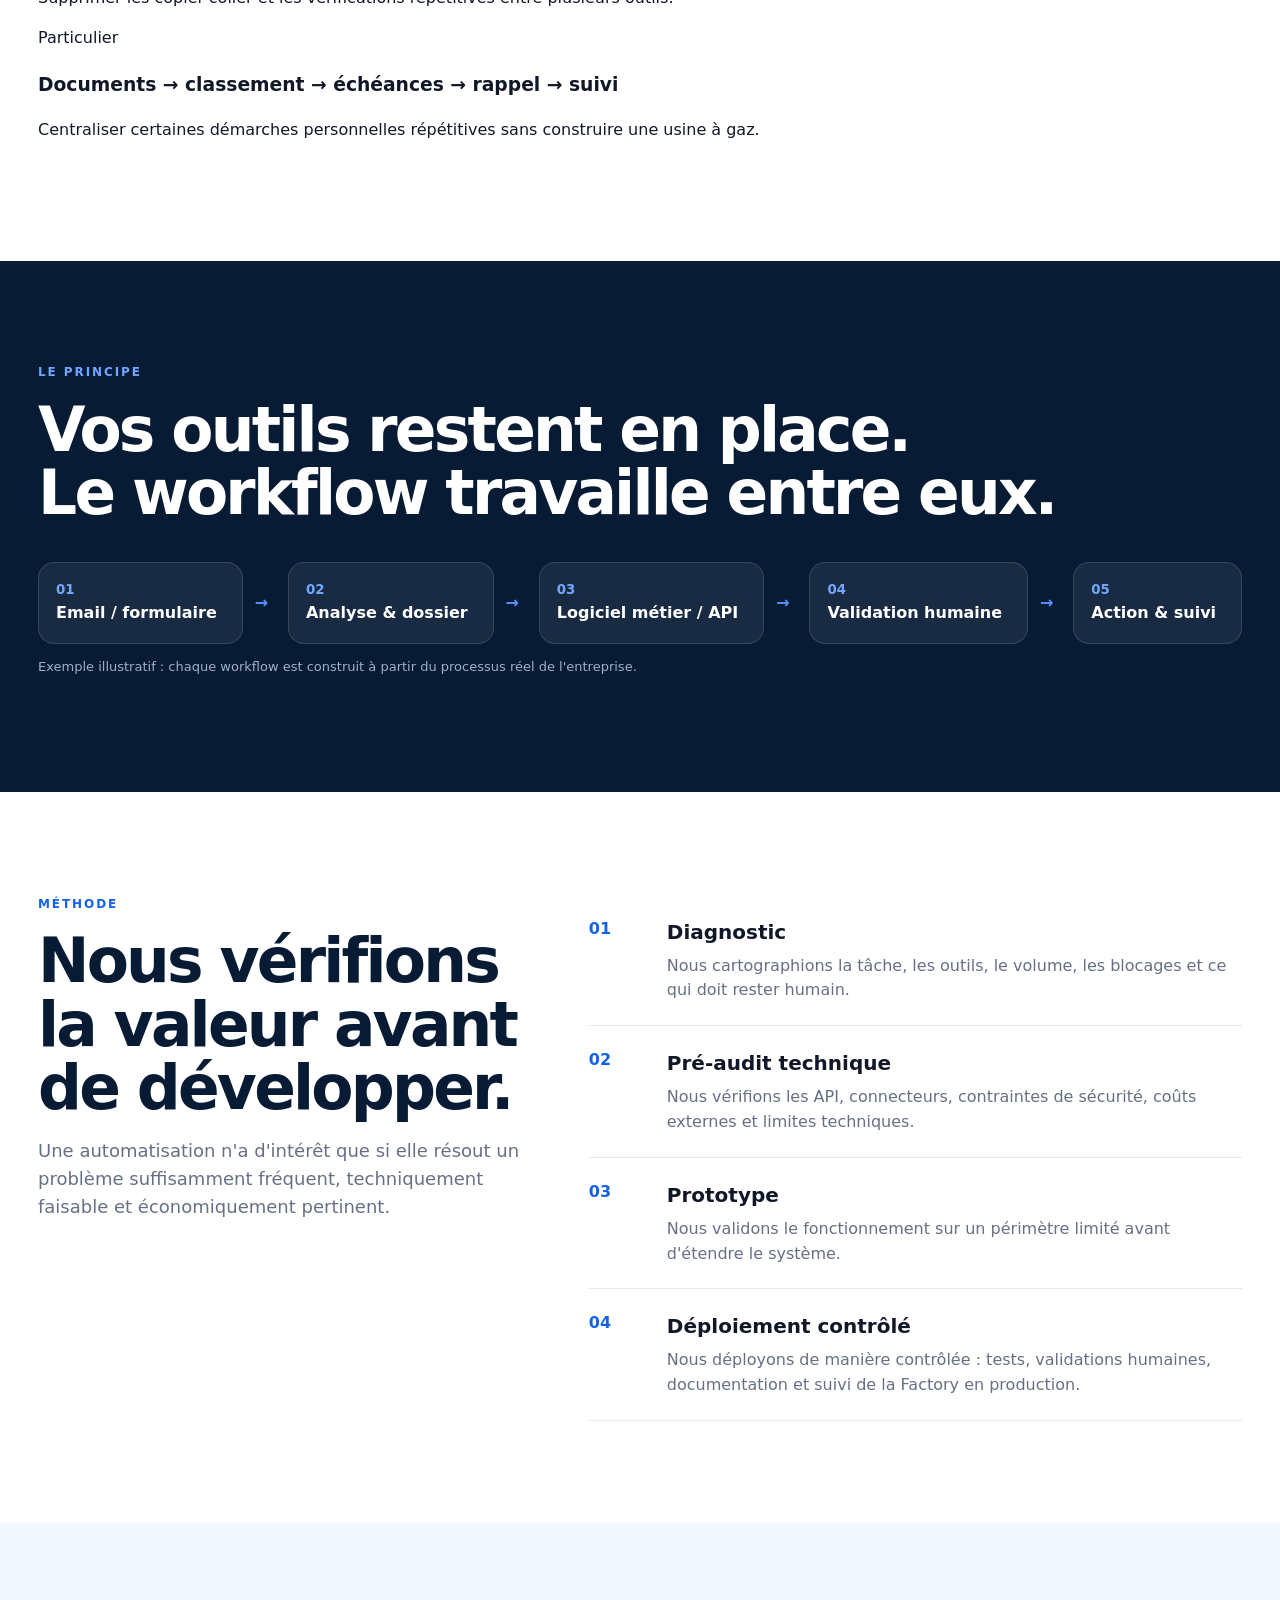
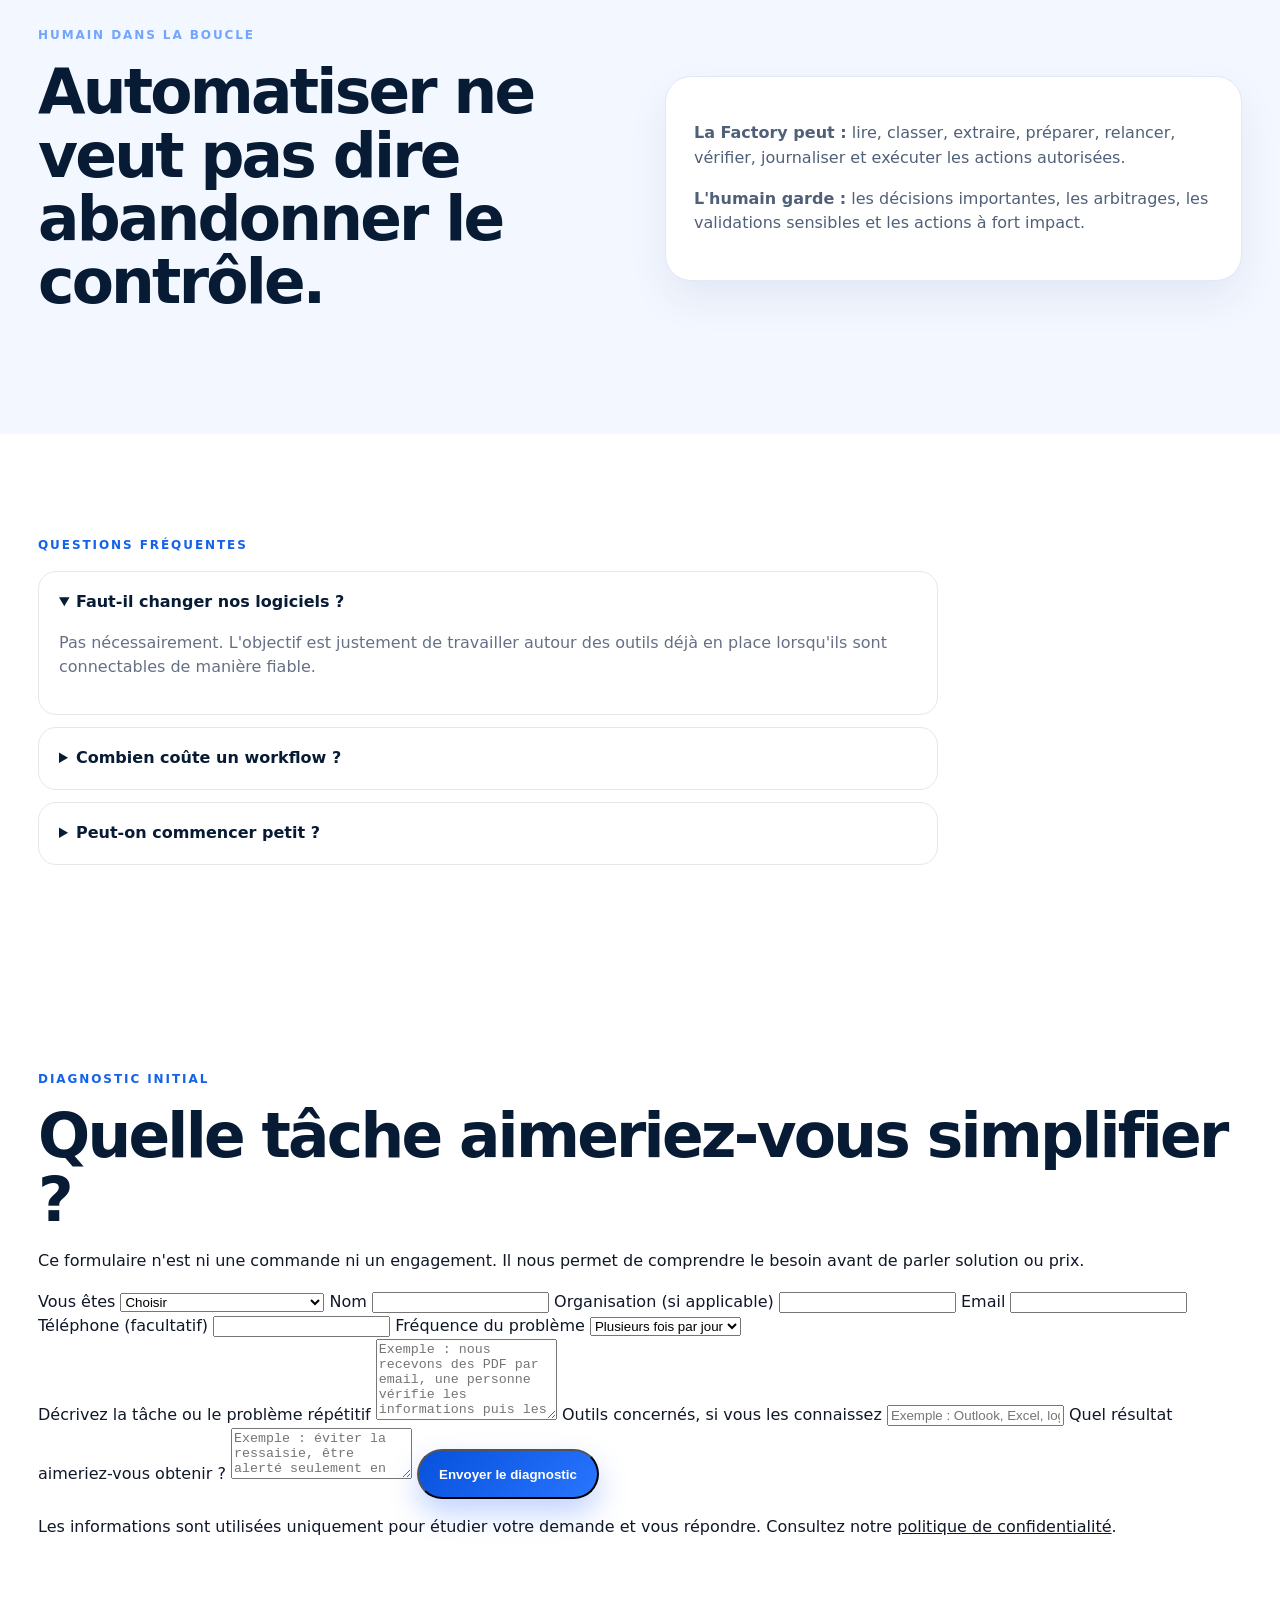
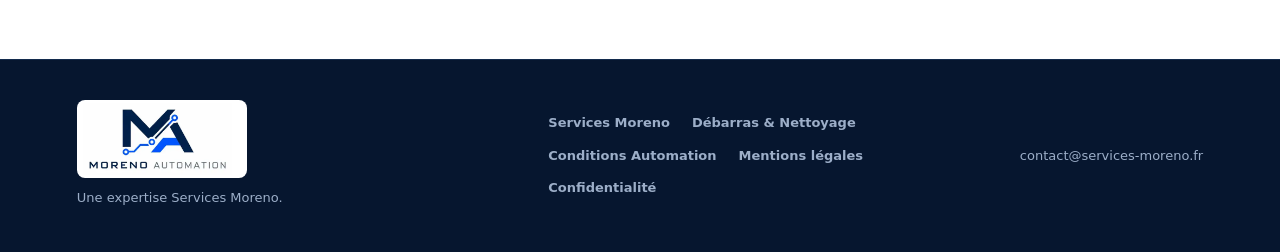
==== commit 34bb5cf0: "V3: diagnostic, exemples et publics Moreno Automation" ====
--- a/automatisation.html
+++ b/automatisation.html
@@ -4,16 +4,17 @@
   <meta charset="utf-8">
   <meta name="viewport" content="width=device-width, initial-scale=1">
   <title>Moreno Automation — Automatisation de processus & workflows sur mesure</title>
-  <meta name="description" content="Moreno Automation conçoit des workflows sur mesure pour réduire les tâches répétitives et les passages manuels entre vos outils, vos équipes et vos processus.">
+  <meta name="description" content="Moreno Automation conçoit des workflows sur mesure pour entreprises, indépendants, associations et particuliers : tâches répétitives, documents, relances, outils et automatisations contrôlées.">
   <link rel="canonical" href="https://services-moreno.fr/automatisation.html">
   <meta property="og:title" content="Moreno Automation — Automatisez ce qui reste manuel">
-  <meta property="og:description" content="Workflows administratifs et opérationnels, intégrations API et validation humaine.">
+  <meta property="og:description" content="Automatisation sur mesure pour professionnels et particuliers : workflows, documents, intégrations, contrôles et validation humaine.">
   <meta property="og:type" content="website">
   <meta property="og:url" content="https://services-moreno.fr/automatisation.html">
   <meta property="og:image" content="https://services-moreno.fr/assets/moreno-automation.webp">
   <meta name="theme-color" content="#061d42">
   <link rel="icon" href="assets/services-moreno-favicon.png">
   <link rel="stylesheet" href="brand.css?v=20260812">
+  <link rel="stylesheet" href="automation.css?v=20260812-v3">
 </head>
 <body class="automation-site">
   <header class="topbar automation-topbar">
@@ -24,6 +25,7 @@
     <nav class="topnav" aria-label="Navigation Moreno Automation">
       <a href="#usages">Ce que nous automatisons</a>
       <a href="#methode">Méthode</a>
+      <a href="#exemples">Exemples</a>
       <a href="#diagnostic">Diagnostic</a>
     </nav>
   </header>
@@ -35,11 +37,11 @@
         <h1>Automatisez ce qui reste <span>manuel entre vos outils.</span></h1>
         <p class="hero-lead">Emails, PDF, Excel, CRM, ERP, logiciels métier, validations et relances : nous concevons des workflows qui font circuler le travail automatiquement, tout en gardant l'humain aux décisions importantes.</p>
         <div class="hero-buttons">
-          <a class="button button-electric" href="mailto:contact@services-moreno.fr?subject=Diagnostic%20automatisation">Décrire une tâche répétitive</a>
+          <a class="button button-electric" href="#diagnostic">Décrire une tâche répétitive</a>
           <a class="button button-ghost" href="#methode">Voir la méthode</a>
         </div>
         <div class="automation-pills">
-          <span>Ressaisies</span><span>Relances</span><span>Documents</span><span>Contrôles</span><span>Validations</span><span>Intégrations</span>
+          <span>Entreprises</span><span>Indépendants</span><span>Associations</span><span>Particuliers</span><span>Workflows</span><span>Intégrations</span>
         </div>
       </div>
       <div class="hero-visual">
@@ -73,6 +75,57 @@
           <span class="usecase-number">03</span>
           <h3>Contrôle & qualité</h3>
           <p>Vérification de complétude, règles métier, détection d'anomalies, contrôles croisés, journalisation et validation humaine lorsque nécessaire.</p>
+        </article>
+      </div>
+    </section>
+
+    <section class="section-shell audience-section">
+      <p class="section-kicker electric-text">Pour qui ?</p>
+      <h2>Un besoin répétitif peut exister partout.</h2>
+      <p class="section-intro">Moreno Automation s'adresse d'abord aux organisations, mais certaines automatisations simples peuvent aussi être pertinentes pour un particulier. Chaque demande est étudiée selon sa valeur, sa faisabilité et son coût.</p>
+      <div class="usecase-grid">
+        <article>
+          <span class="usecase-number">01</span>
+          <h3>Entreprises</h3>
+          <p>Administration, opérations, qualité, logistique, recrutement, maintenance, documents, relances et circulation d'informations entre outils.</p>
+        </article>
+        <article>
+          <span class="usecase-number">02</span>
+          <h3>Indépendants & associations</h3>
+          <p>Demandes entrantes, dossiers, facturation, classement, suivi de contacts, relances, reporting et tâches récurrentes.</p>
+        </article>
+        <article>
+          <span class="usecase-number">03</span>
+          <h3>Particuliers</h3>
+          <p>Organisation de documents, suivi de démarches, classement d'emails, rappels et autres besoins personnels répétitifs lorsque l'automatisation reste raisonnable.</p>
+        </article>
+      </div>
+    </section>
+
+    <section class="section-shell examples-section" id="exemples">
+      <p class="section-kicker electric-text">Exemples possibles</p>
+      <h2>Des cas concrets, sans prétendre connaître votre besoin à l'avance.</h2>
+      <p class="section-intro">Ces exemples illustrent ce qu'un workflow peut faire. Ils ne constituent pas des références clients ni des solutions standard imposées.</p>
+      <div class="example-grid">
+        <article>
+          <span>Transport</span>
+          <h3>Document reçu → contrôle → dossier → anomalie → validation → suivi</h3>
+          <p>Réduire les manipulations autour des emails, pièces de transport et étapes de traitement.</p>
+        </article>
+        <article>
+          <span>Recrutement</span>
+          <h3>Candidature → pièces → contrôle → relance → dossier complet</h3>
+          <p>Faire avancer automatiquement un dossier tout en gardant les décisions de recrutement humaines.</p>
+        </article>
+        <article>
+          <span>Administratif</span>
+          <h3>Email → extraction PDF → classement → mise à jour → notification</h3>
+          <p>Supprimer les copier-coller et les vérifications répétitives entre plusieurs outils.</p>
+        </article>
+        <article>
+          <span>Particulier</span>
+          <h3>Documents → classement → échéances → rappel → suivi</h3>
+          <p>Centraliser certaines démarches personnelles répétitives sans construire une usine à gaz.</p>
         </article>
       </div>
     </section>
@@ -141,13 +194,63 @@
       </div>
     </section>
 
-    <section class="automation-cta section-shell" id="diagnostic">
-      <div>
-        <p class="section-kicker electric-text">Premier échange</p>
-        <h2>Quelle tâche répétitive supprimeriez-vous en premier ?</h2>
-        <p>Décrivez-la en quelques lignes. Nous déterminons d'abord si elle mérite réellement d'être automatisée.</p>
-      </div>
-      <a class="button button-electric" href="mailto:contact@services-moreno.fr?subject=Diagnostic%20automatisation&body=Bonjour%2C%0A%0ALa%20t%C3%A2che%20que%20j%27aimerais%20simplifier%20est%20%3A%20">Écrire à Moreno Automation</a>
+    <section class="diagnostic-section section-shell" id="diagnostic">
+      <div class="diagnostic-heading">
+        <p class="section-kicker electric-text">Diagnostic initial</p>
+        <h2>Quelle tâche aimeriez-vous simplifier ?</h2>
+        <p>Ce formulaire n'est ni une commande ni un engagement. Il nous permet de comprendre le besoin avant de parler solution ou prix.</p>
+      </div>
+
+      <form class="diagnostic-form" action="https://formspree.io/f/xbdvnjjd" method="POST">
+        <div class="diagnostic-grid">
+          <label>Vous êtes
+            <select name="profil" required>
+              <option value="">Choisir</option>
+              <option>Entreprise</option>
+              <option>Indépendant / micro-entreprise</option>
+              <option>Association</option>
+              <option>Particulier</option>
+              <option>Autre</option>
+            </select>
+          </label>
+          <label>Nom
+            <input type="text" name="nom" autocomplete="name" required>
+          </label>
+          <label>Organisation (si applicable)
+            <input type="text" name="organisation" autocomplete="organization">
+          </label>
+          <label>Email
+            <input type="email" name="email" autocomplete="email" required>
+          </label>
+          <label>Téléphone (facultatif)
+            <input type="tel" name="telephone" autocomplete="tel">
+          </label>
+          <label>Fréquence du problème
+            <select name="frequence">
+              <option>Plusieurs fois par jour</option>
+              <option>Chaque jour</option>
+              <option>Chaque semaine</option>
+              <option>Chaque mois</option>
+              <option>Occasionnellement</option>
+              <option>Je ne sais pas</option>
+            </select>
+          </label>
+        </div>
+
+        <label>Décrivez la tâche ou le problème répétitif
+          <textarea name="besoin" rows="5" required placeholder="Exemple : nous recevons des PDF par email, une personne vérifie les informations puis les ressaisit dans deux outils..."></textarea>
+        </label>
+        <label>Outils concernés, si vous les connaissez
+          <input type="text" name="outils" placeholder="Exemple : Outlook, Excel, logiciel métier, Google Drive...">
+        </label>
+        <label>Quel résultat aimeriez-vous obtenir ?
+          <textarea name="resultat_attendu" rows="3" placeholder="Exemple : éviter la ressaisie, être alerté seulement en cas d'anomalie..."></textarea>
+        </label>
+
+        <input type="hidden" name="_subject" value="Nouveau diagnostic Moreno Automation">
+        <button class="button button-electric diagnostic-submit" type="submit">Envoyer le diagnostic</button>
+        <p class="diagnostic-note">Les informations sont utilisées uniquement pour étudier votre demande et vous répondre. Consultez notre <a href="confidentialite.html">politique de confidentialité</a>.</p>
+      </form>
     </section>
   </main>
 
@@ -159,6 +262,7 @@
     <div class="footer-nav">
       <a href="index.html">Services Moreno</a>
       <a href="debarras-nettoyage.html">Débarras & Nettoyage</a>
+      <a href="cgv-automation.html">Conditions Automation</a>
       <a href="mentions-legales.html">Mentions légales</a>
       <a href="confidentialite.html">Confidentialité</a>
     </div>
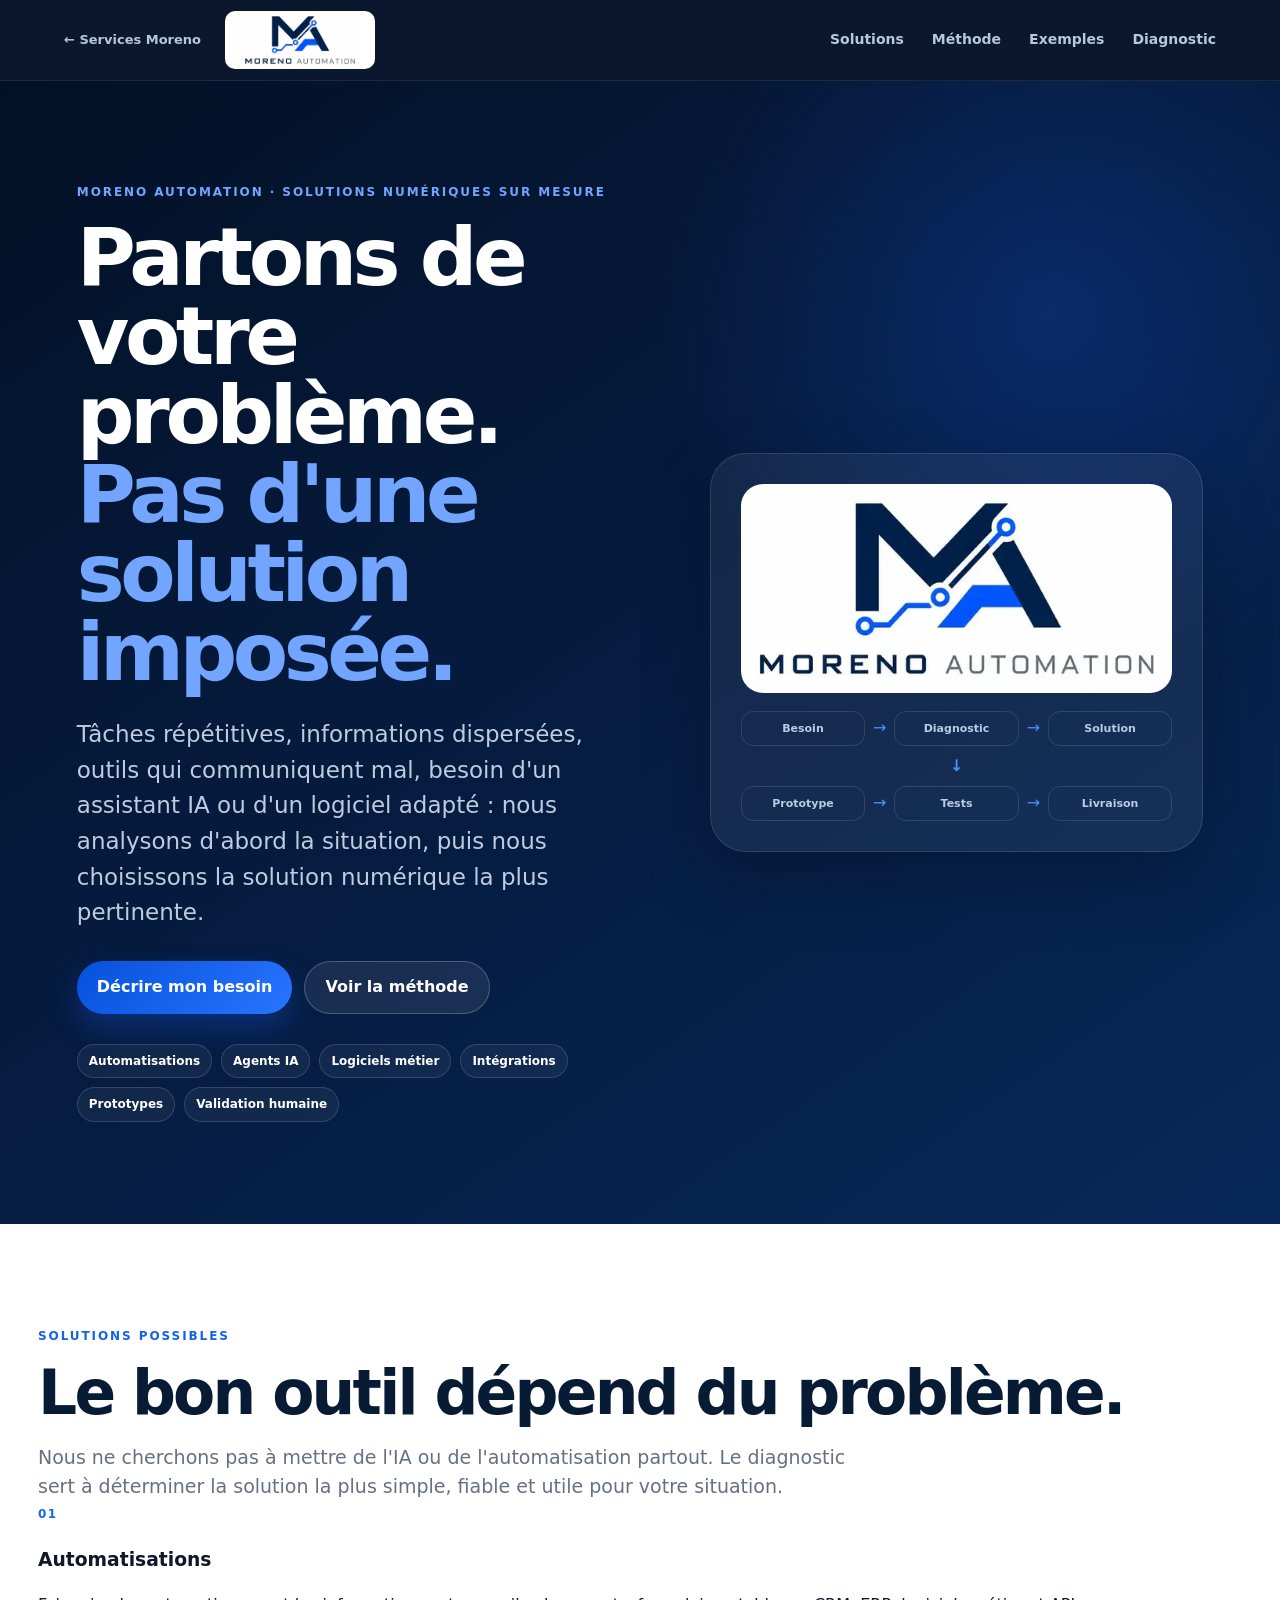
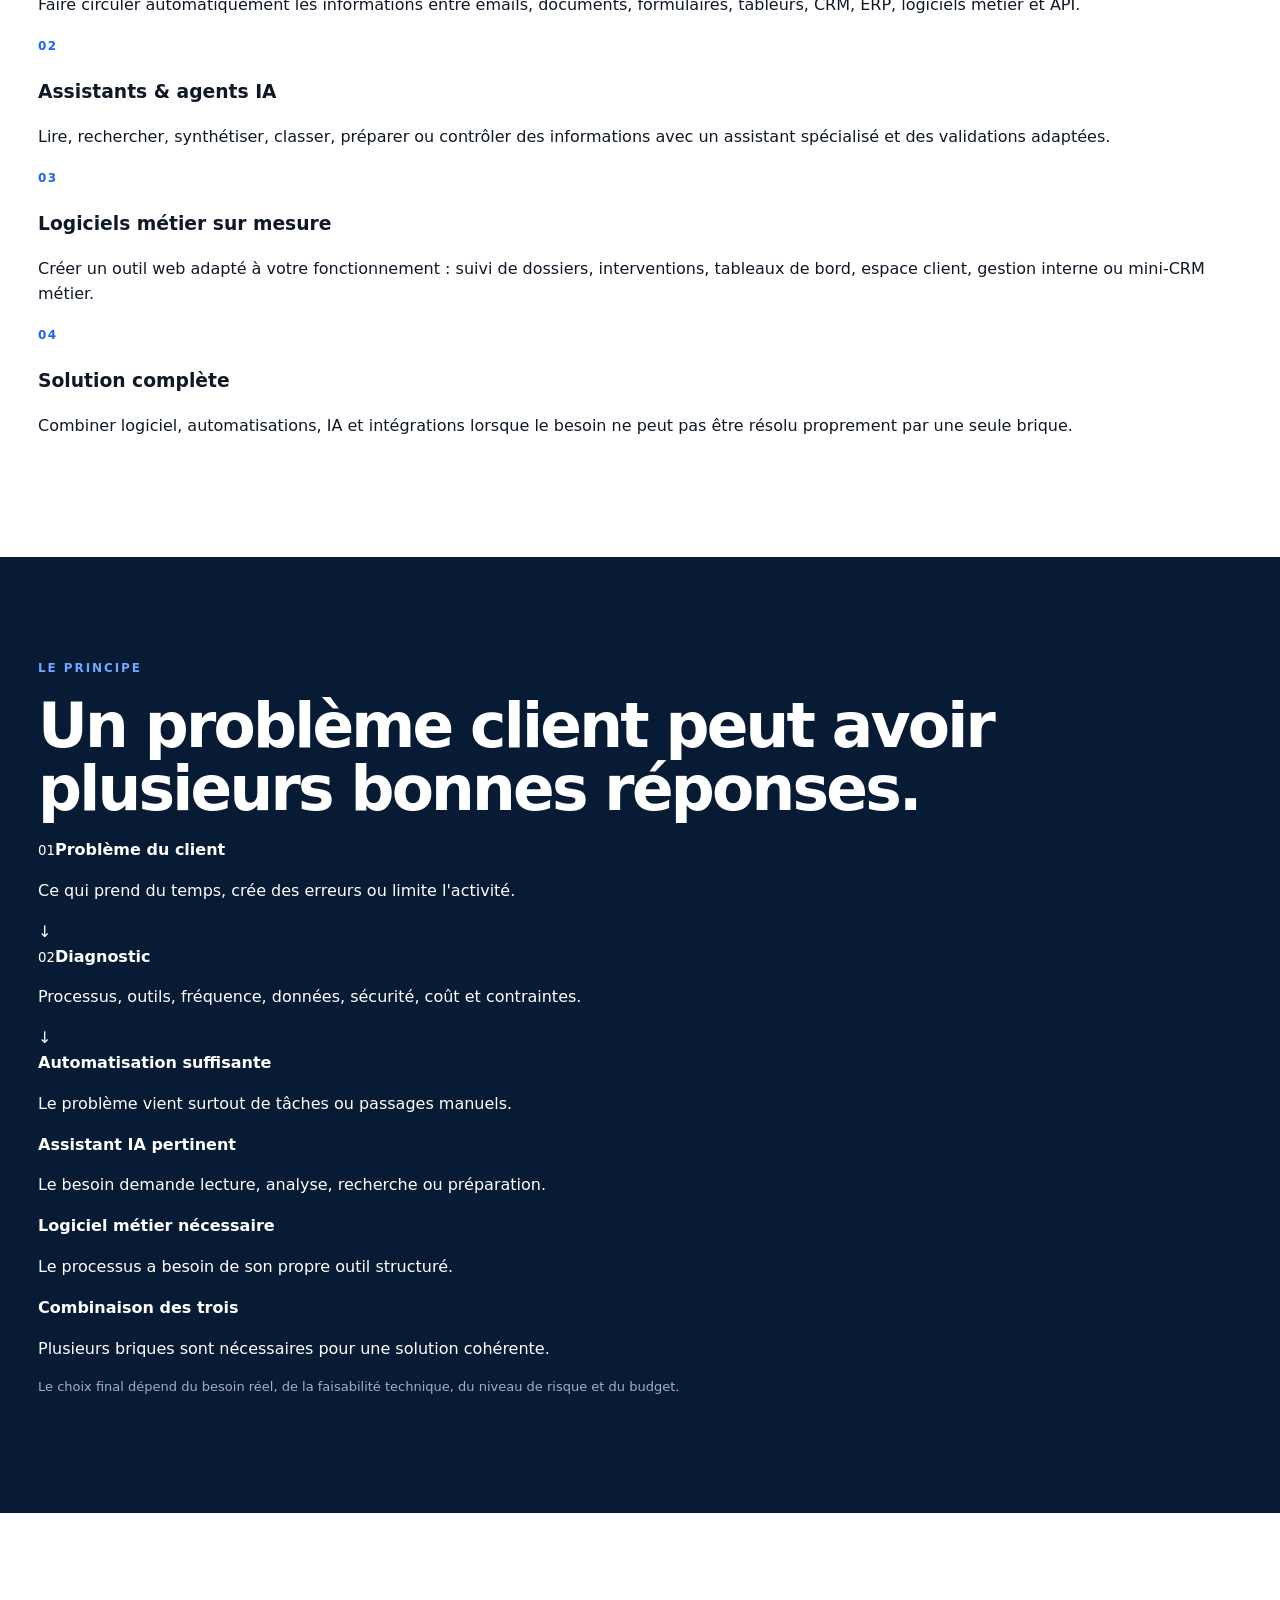
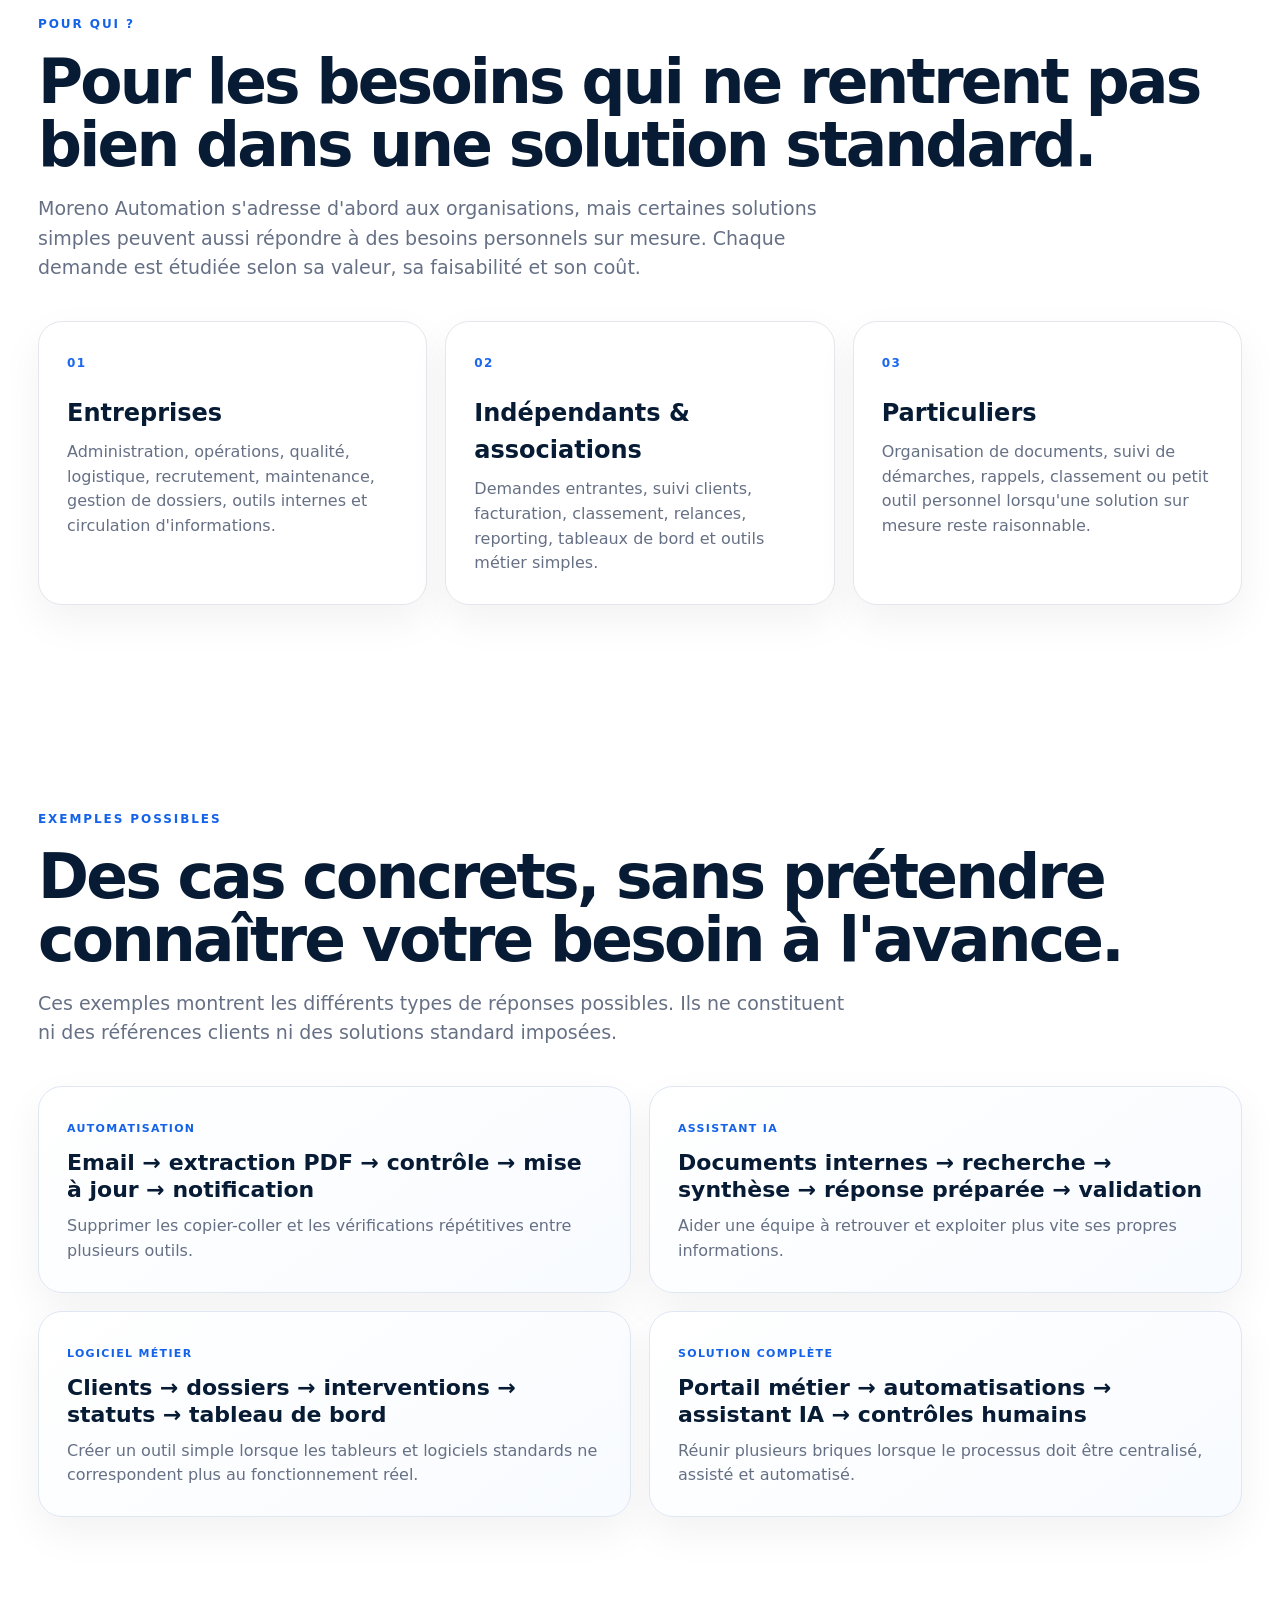
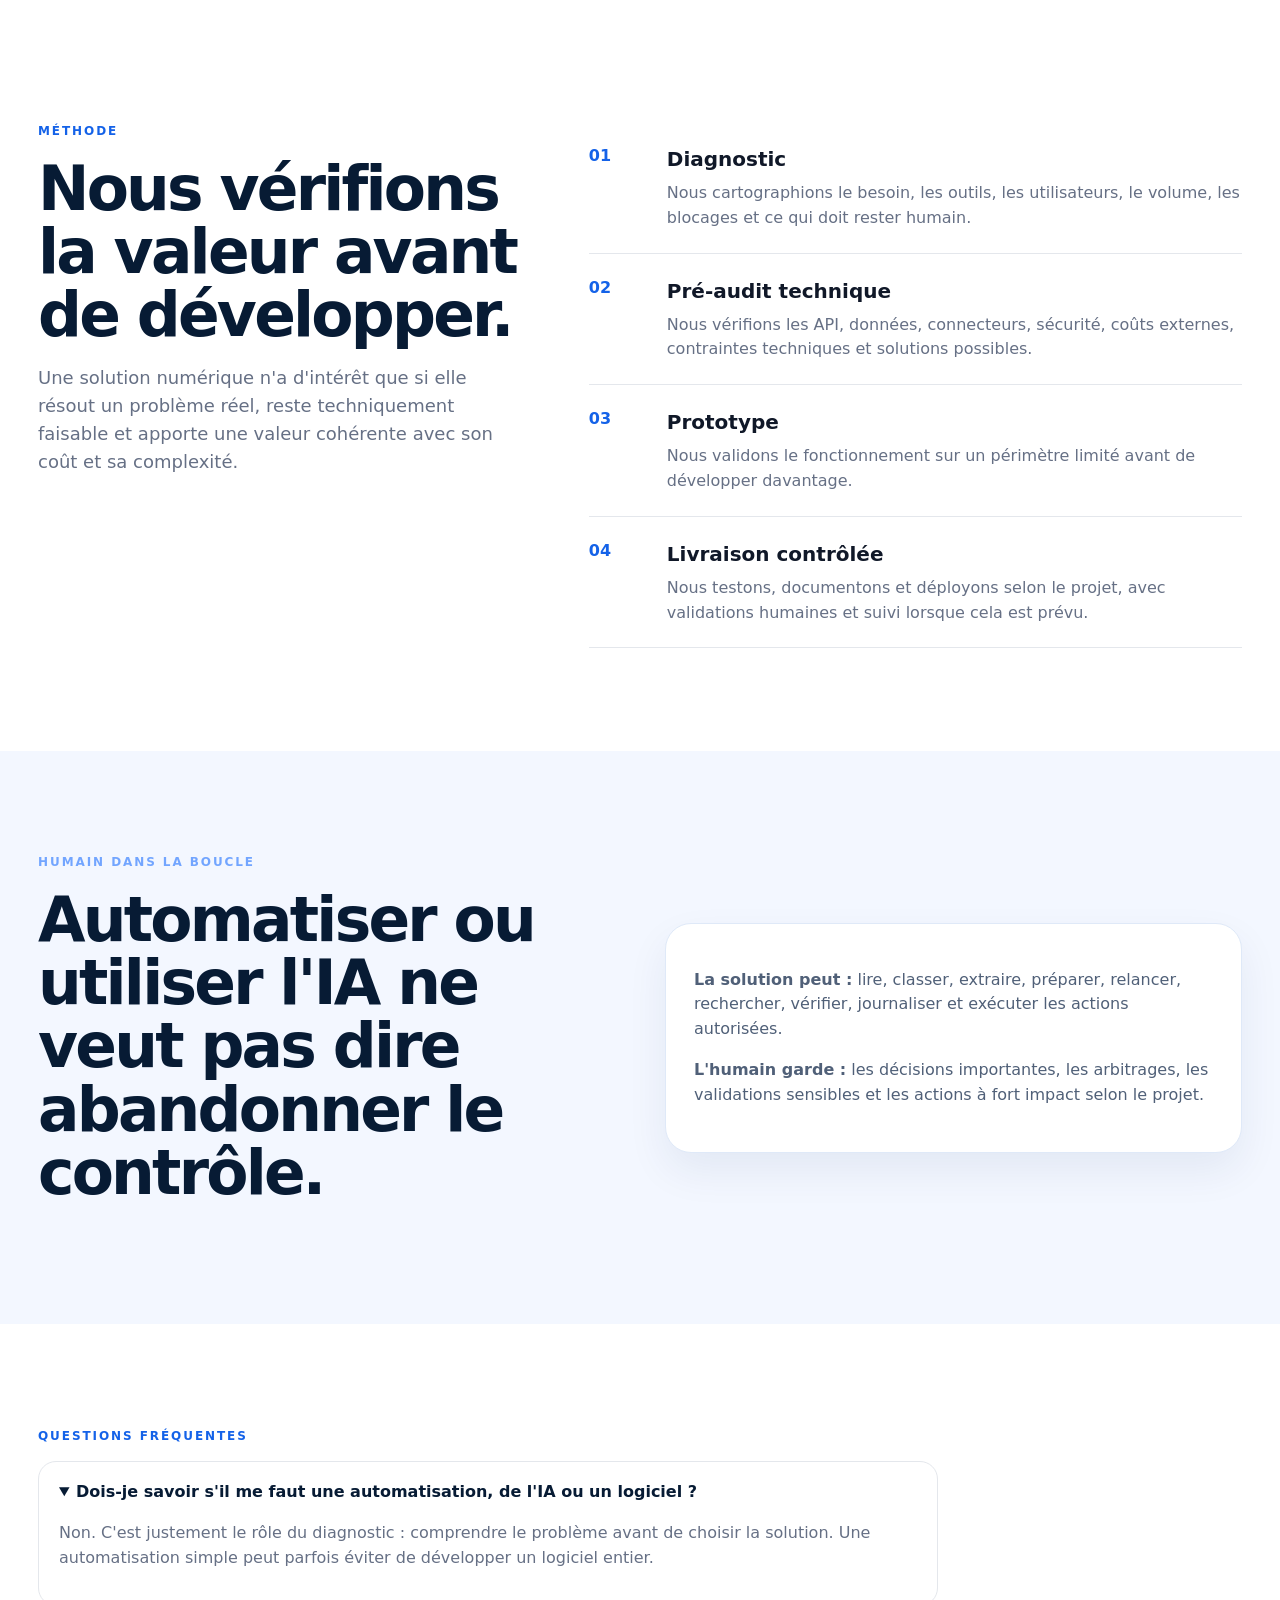
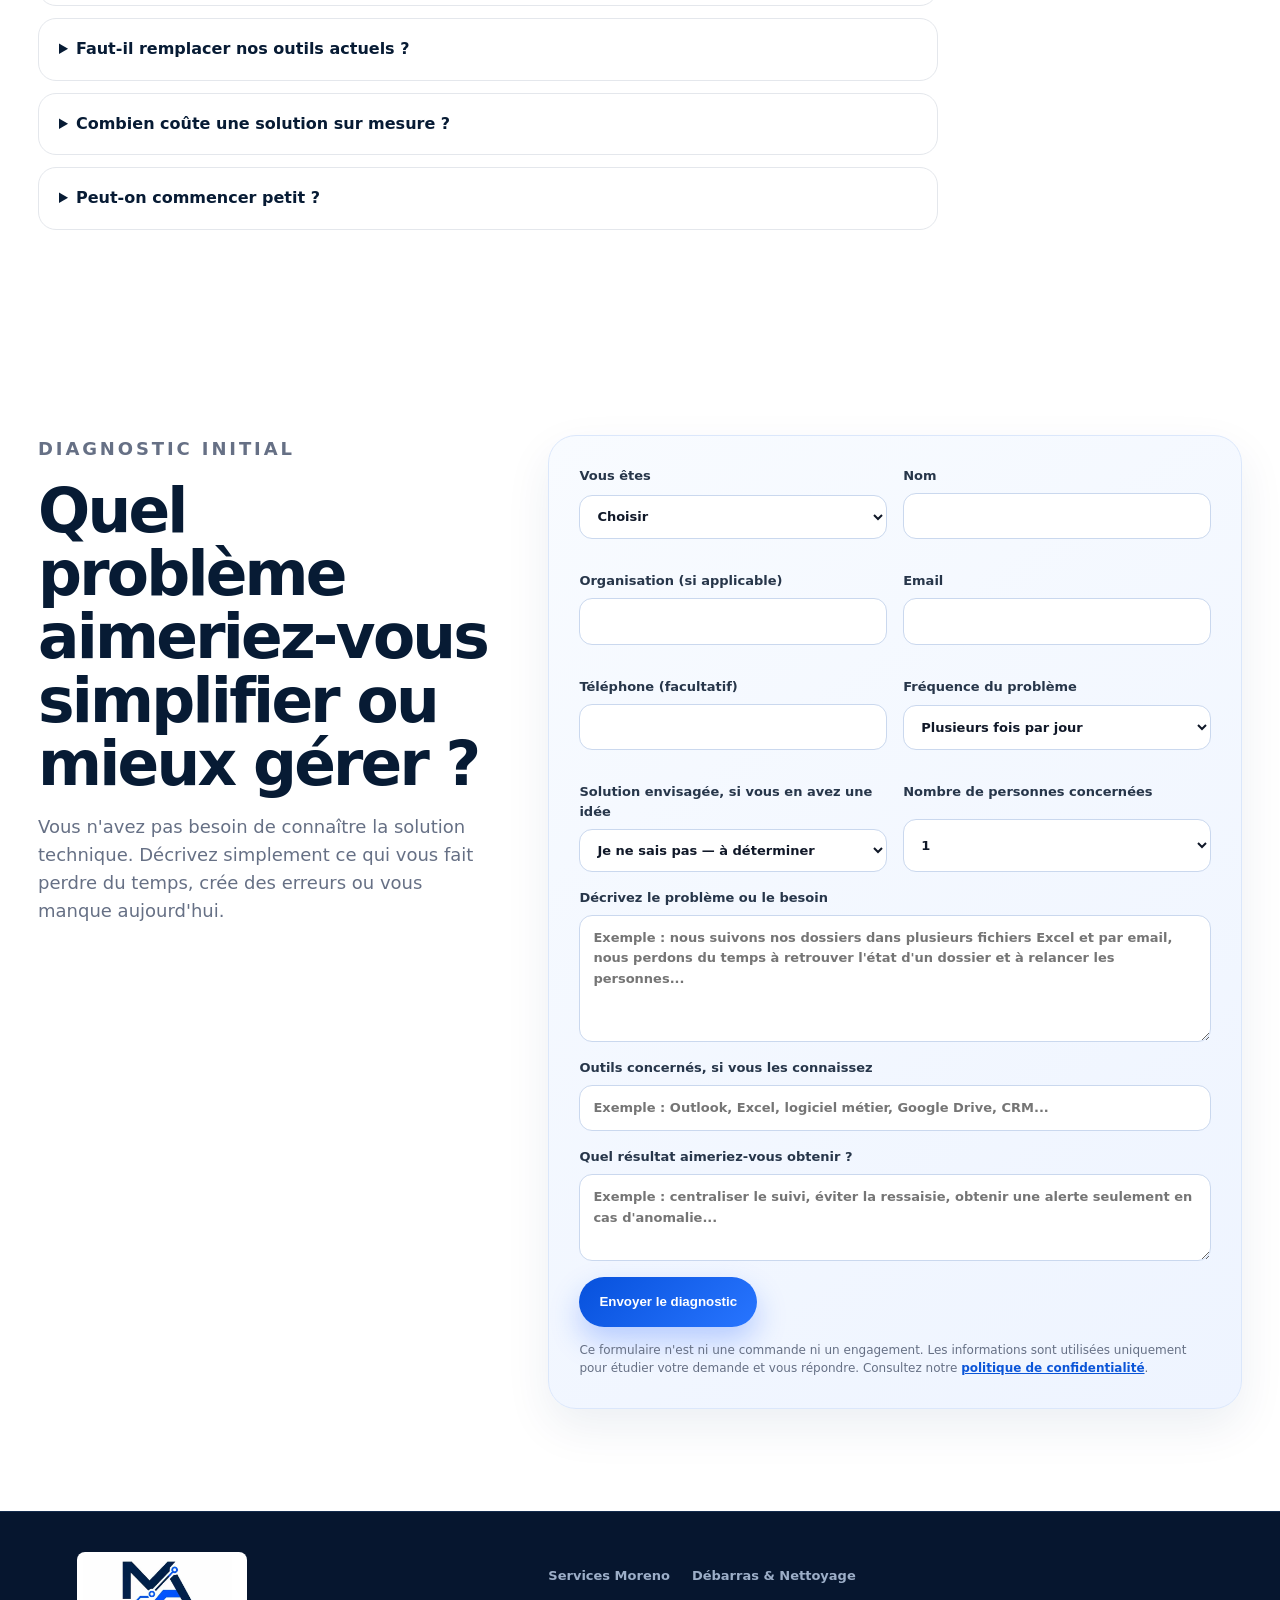
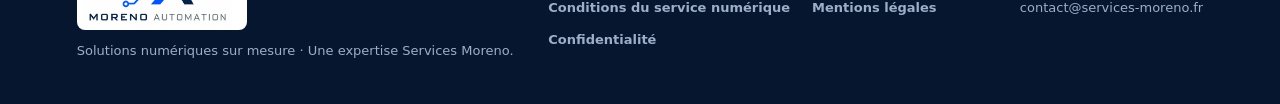
==== commit 4d5d9eae: "Élargir Moreno Automation aux IA et logiciels métier" ====
--- a/automatisation.html
+++ b/automatisation.html
@@ -3,18 +3,18 @@
 <head>
   <meta charset="utf-8">
   <meta name="viewport" content="width=device-width, initial-scale=1">
-  <title>Moreno Automation — Automatisation de processus & workflows sur mesure</title>
-  <meta name="description" content="Moreno Automation conçoit des workflows sur mesure pour entreprises, indépendants, associations et particuliers : tâches répétitives, documents, relances, outils et automatisations contrôlées.">
+  <title>Moreno Automation — Automatisations, agents IA & logiciels métier</title>
+  <meta name="description" content="Moreno Automation conçoit des solutions numériques sur mesure : automatisations, assistants et agents IA, logiciels métier, intégrations et prototypes pour professionnels et particuliers.">
   <link rel="canonical" href="https://services-moreno.fr/automatisation.html">
-  <meta property="og:title" content="Moreno Automation — Automatisez ce qui reste manuel">
-  <meta property="og:description" content="Automatisation sur mesure pour professionnels et particuliers : workflows, documents, intégrations, contrôles et validation humaine.">
+  <meta property="og:title" content="Moreno Automation — Solutions numériques sur mesure">
+  <meta property="og:description" content="Partir du problème pour choisir la bonne réponse : automatisation, assistant IA, logiciel métier ou combinaison des trois.">
   <meta property="og:type" content="website">
   <meta property="og:url" content="https://services-moreno.fr/automatisation.html">
   <meta property="og:image" content="https://services-moreno.fr/assets/moreno-automation.webp">
   <meta name="theme-color" content="#061d42">
   <link rel="icon" href="assets/services-moreno-favicon.png">
   <link rel="stylesheet" href="brand.css?v=20260812">
-  <link rel="stylesheet" href="automation.css?v=20260812-v3">
+  <link rel="stylesheet" href="automation.css?v=20260813-v4">
 </head>
 <body class="automation-site">
   <header class="topbar automation-topbar">
@@ -23,7 +23,7 @@
       <img src="assets/moreno-automation.webp" alt="Moreno Automation">
     </a>
     <nav class="topnav" aria-label="Navigation Moreno Automation">
-      <a href="#usages">Ce que nous automatisons</a>
+      <a href="#solutions">Solutions</a>
       <a href="#methode">Méthode</a>
       <a href="#exemples">Exemples</a>
       <a href="#diagnostic">Diagnostic</a>
@@ -33,71 +33,96 @@
   <main id="top">
     <section class="hero-shell automation-hero">
       <div class="hero-copy">
-        <p class="kicker electric">Moreno Automation · Workflows sur mesure</p>
-        <h1>Automatisez ce qui reste <span>manuel entre vos outils.</span></h1>
-        <p class="hero-lead">Emails, PDF, Excel, CRM, ERP, logiciels métier, validations et relances : nous concevons des workflows qui font circuler le travail automatiquement, tout en gardant l'humain aux décisions importantes.</p>
+        <p class="kicker electric">Moreno Automation · Solutions numériques sur mesure</p>
+        <h1>Partons de votre problème.<br><span>Pas d'une solution imposée.</span></h1>
+        <p class="hero-lead">Tâches répétitives, informations dispersées, outils qui communiquent mal, besoin d'un assistant IA ou d'un logiciel adapté : nous analysons d'abord la situation, puis nous choisissons la solution numérique la plus pertinente.</p>
         <div class="hero-buttons">
-          <a class="button button-electric" href="#diagnostic">Décrire une tâche répétitive</a>
+          <a class="button button-electric" href="#diagnostic">Décrire mon besoin</a>
           <a class="button button-ghost" href="#methode">Voir la méthode</a>
         </div>
         <div class="automation-pills">
-          <span>Entreprises</span><span>Indépendants</span><span>Associations</span><span>Particuliers</span><span>Workflows</span><span>Intégrations</span>
+          <span>Automatisations</span><span>Agents IA</span><span>Logiciels métier</span><span>Intégrations</span><span>Prototypes</span><span>Validation humaine</span>
         </div>
       </div>
       <div class="hero-visual">
         <div class="automation-logo-panel">
           <img src="assets/moreno-automation.webp" alt="Logo Moreno Automation">
-          <div class="flow-preview" aria-label="Exemple de workflow">
-            <span>Entrée</span><i>→</i><span>Analyse</span><i>→</i><span>Action</span>
+          <div class="flow-preview" aria-label="Exemple de démarche">
+            <span>Besoin</span><i>→</i><span>Diagnostic</span><i>→</i><span>Solution</span>
             <b>↓</b>
-            <span>Contrôle</span><i>→</i><span>Validation</span><i>→</i><span>Suivi</span>
+            <span>Prototype</span><i>→</i><span>Tests</span><i>→</i><span>Livraison</span>
           </div>
         </div>
       </div>
     </section>
 
-    <section class="section-shell" id="usages">
-      <p class="section-kicker electric-text">Ce que nous automatisons</p>
-      <h2>Pas seulement l'administratif.</h2>
-      <p class="section-intro">L'objectif est d'automatiser les tâches répétitives et les passages manuels, qu'ils soient administratifs, opérationnels ou liés au contrôle.</p>
-      <div class="usecase-grid">
+    <section class="section-shell" id="solutions">
+      <p class="section-kicker electric-text">Solutions possibles</p>
+      <h2>Le bon outil dépend du problème.</h2>
+      <p class="section-intro">Nous ne cherchons pas à mettre de l'IA ou de l'automatisation partout. Le diagnostic sert à déterminer la solution la plus simple, fiable et utile pour votre situation.</p>
+      <div class="solution-grid">
         <article>
           <span class="usecase-number">01</span>
-          <h3>Administratif</h3>
-          <p>Traitement d'emails, collecte de pièces, génération de documents, classement, relances, consolidation de données et préparation de facturation.</p>
+          <h3>Automatisations</h3>
+          <p>Faire circuler automatiquement les informations entre emails, documents, formulaires, tableurs, CRM, ERP, logiciels métier et API.</p>
         </article>
         <article>
           <span class="usecase-number">02</span>
-          <h3>Opérations</h3>
-          <p>Dossiers, incidents, interventions, coordination, suivi logistique, transmission entre outils, états de workflow et gestion des exceptions.</p>
+          <h3>Assistants & agents IA</h3>
+          <p>Lire, rechercher, synthétiser, classer, préparer ou contrôler des informations avec un assistant spécialisé et des validations adaptées.</p>
         </article>
         <article>
           <span class="usecase-number">03</span>
-          <h3>Contrôle & qualité</h3>
-          <p>Vérification de complétude, règles métier, détection d'anomalies, contrôles croisés, journalisation et validation humaine lorsque nécessaire.</p>
-        </article>
+          <h3>Logiciels métier sur mesure</h3>
+          <p>Créer un outil web adapté à votre fonctionnement : suivi de dossiers, interventions, tableaux de bord, espace client, gestion interne ou mini-CRM métier.</p>
+        </article>
+        <article>
+          <span class="usecase-number">04</span>
+          <h3>Solution complète</h3>
+          <p>Combiner logiciel, automatisations, IA et intégrations lorsque le besoin ne peut pas être résolu proprement par une seule brique.</p>
+        </article>
+      </div>
+    </section>
+
+    <section class="workflow-band decision-band">
+      <div class="section-shell">
+        <p class="kicker electric">Le principe</p>
+        <h2>Un problème client peut avoir plusieurs bonnes réponses.</h2>
+        <div class="decision-flow">
+          <div class="decision-step"><small>01</small><b>Problème du client</b><p>Ce qui prend du temps, crée des erreurs ou limite l'activité.</p></div>
+          <span class="decision-arrow">↓</span>
+          <div class="decision-step"><small>02</small><b>Diagnostic</b><p>Processus, outils, fréquence, données, sécurité, coût et contraintes.</p></div>
+          <span class="decision-arrow">↓</span>
+          <div class="decision-options" aria-label="Solutions possibles après diagnostic">
+            <div><b>Automatisation suffisante</b><p>Le problème vient surtout de tâches ou passages manuels.</p></div>
+            <div><b>Assistant IA pertinent</b><p>Le besoin demande lecture, analyse, recherche ou préparation.</p></div>
+            <div><b>Logiciel métier nécessaire</b><p>Le processus a besoin de son propre outil structuré.</p></div>
+            <div><b>Combinaison des trois</b><p>Plusieurs briques sont nécessaires pour une solution cohérente.</p></div>
+          </div>
+        </div>
+        <p class="workflow-note">Le choix final dépend du besoin réel, de la faisabilité technique, du niveau de risque et du budget.</p>
       </div>
     </section>
 
     <section class="section-shell audience-section">
       <p class="section-kicker electric-text">Pour qui ?</p>
-      <h2>Un besoin répétitif peut exister partout.</h2>
-      <p class="section-intro">Moreno Automation s'adresse d'abord aux organisations, mais certaines automatisations simples peuvent aussi être pertinentes pour un particulier. Chaque demande est étudiée selon sa valeur, sa faisabilité et son coût.</p>
+      <h2>Pour les besoins qui ne rentrent pas bien dans une solution standard.</h2>
+      <p class="section-intro">Moreno Automation s'adresse d'abord aux organisations, mais certaines solutions simples peuvent aussi répondre à des besoins personnels sur mesure. Chaque demande est étudiée selon sa valeur, sa faisabilité et son coût.</p>
       <div class="usecase-grid">
         <article>
           <span class="usecase-number">01</span>
           <h3>Entreprises</h3>
-          <p>Administration, opérations, qualité, logistique, recrutement, maintenance, documents, relances et circulation d'informations entre outils.</p>
+          <p>Administration, opérations, qualité, logistique, recrutement, maintenance, gestion de dossiers, outils internes et circulation d'informations.</p>
         </article>
         <article>
           <span class="usecase-number">02</span>
           <h3>Indépendants & associations</h3>
-          <p>Demandes entrantes, dossiers, facturation, classement, suivi de contacts, relances, reporting et tâches récurrentes.</p>
+          <p>Demandes entrantes, suivi clients, facturation, classement, relances, reporting, tableaux de bord et outils métier simples.</p>
         </article>
         <article>
           <span class="usecase-number">03</span>
           <h3>Particuliers</h3>
-          <p>Organisation de documents, suivi de démarches, classement d'emails, rappels et autres besoins personnels répétitifs lorsque l'automatisation reste raisonnable.</p>
+          <p>Organisation de documents, suivi de démarches, rappels, classement ou petit outil personnel lorsqu'une solution sur mesure reste raisonnable.</p>
         </article>
       </div>
     </section>
@@ -105,47 +130,28 @@
     <section class="section-shell examples-section" id="exemples">
       <p class="section-kicker electric-text">Exemples possibles</p>
       <h2>Des cas concrets, sans prétendre connaître votre besoin à l'avance.</h2>
-      <p class="section-intro">Ces exemples illustrent ce qu'un workflow peut faire. Ils ne constituent pas des références clients ni des solutions standard imposées.</p>
+      <p class="section-intro">Ces exemples montrent les différents types de réponses possibles. Ils ne constituent ni des références clients ni des solutions standard imposées.</p>
       <div class="example-grid">
         <article>
-          <span>Transport</span>
-          <h3>Document reçu → contrôle → dossier → anomalie → validation → suivi</h3>
-          <p>Réduire les manipulations autour des emails, pièces de transport et étapes de traitement.</p>
-        </article>
-        <article>
-          <span>Recrutement</span>
-          <h3>Candidature → pièces → contrôle → relance → dossier complet</h3>
-          <p>Faire avancer automatiquement un dossier tout en gardant les décisions de recrutement humaines.</p>
-        </article>
-        <article>
-          <span>Administratif</span>
-          <h3>Email → extraction PDF → classement → mise à jour → notification</h3>
+          <span>Automatisation</span>
+          <h3>Email → extraction PDF → contrôle → mise à jour → notification</h3>
           <p>Supprimer les copier-coller et les vérifications répétitives entre plusieurs outils.</p>
         </article>
         <article>
-          <span>Particulier</span>
-          <h3>Documents → classement → échéances → rappel → suivi</h3>
-          <p>Centraliser certaines démarches personnelles répétitives sans construire une usine à gaz.</p>
-        </article>
-      </div>
-    </section>
-
-    <section class="workflow-band">
-      <div class="section-shell">
-        <p class="kicker electric">Le principe</p>
-        <h2>Vos outils restent en place.<br>Le workflow travaille entre eux.</h2>
-        <div class="workflow-line">
-          <div><small>01</small><b>Email / formulaire</b></div>
-          <span>→</span>
-          <div><small>02</small><b>Analyse & dossier</b></div>
-          <span>→</span>
-          <div><small>03</small><b>Logiciel métier / API</b></div>
-          <span>→</span>
-          <div><small>04</small><b>Validation humaine</b></div>
-          <span>→</span>
-          <div><small>05</small><b>Action & suivi</b></div>
-        </div>
-        <p class="workflow-note">Exemple illustratif : chaque workflow est construit à partir du processus réel de l'entreprise.</p>
+          <span>Assistant IA</span>
+          <h3>Documents internes → recherche → synthèse → réponse préparée → validation</h3>
+          <p>Aider une équipe à retrouver et exploiter plus vite ses propres informations.</p>
+        </article>
+        <article>
+          <span>Logiciel métier</span>
+          <h3>Clients → dossiers → interventions → statuts → tableau de bord</h3>
+          <p>Créer un outil simple lorsque les tableurs et logiciels standards ne correspondent plus au fonctionnement réel.</p>
+        </article>
+        <article>
+          <span>Solution complète</span>
+          <h3>Portail métier → automatisations → assistant IA → contrôles humains</h3>
+          <p>Réunir plusieurs briques lorsque le processus doit être centralisé, assisté et automatisé.</p>
+        </article>
       </div>
     </section>
 
@@ -153,13 +159,13 @@
       <div class="method-intro">
         <p class="section-kicker electric-text">Méthode</p>
         <h2>Nous vérifions la valeur avant de développer.</h2>
-        <p>Une automatisation n'a d'intérêt que si elle résout un problème suffisamment fréquent, techniquement faisable et économiquement pertinent.</p>
+        <p>Une solution numérique n'a d'intérêt que si elle résout un problème réel, reste techniquement faisable et apporte une valeur cohérente avec son coût et sa complexité.</p>
       </div>
       <ol class="method-steps">
-        <li><span>01</span><div><h3>Diagnostic</h3><p>Nous cartographions la tâche, les outils, le volume, les blocages et ce qui doit rester humain.</p></div></li>
-        <li><span>02</span><div><h3>Pré-audit technique</h3><p>Nous vérifions les API, connecteurs, contraintes de sécurité, coûts externes et limites techniques.</p></div></li>
-        <li><span>03</span><div><h3>Prototype</h3><p>Nous validons le fonctionnement sur un périmètre limité avant d'étendre le système.</p></div></li>
-        <li><span>04</span><div><h3>Déploiement contrôlé</h3><p>Nous déployons de manière contrôlée : tests, validations humaines, documentation et suivi de la Factory en production.</p></div></li>
+        <li><span>01</span><div><h3>Diagnostic</h3><p>Nous cartographions le besoin, les outils, les utilisateurs, le volume, les blocages et ce qui doit rester humain.</p></div></li>
+        <li><span>02</span><div><h3>Pré-audit technique</h3><p>Nous vérifions les API, données, connecteurs, sécurité, coûts externes, contraintes techniques et solutions possibles.</p></div></li>
+        <li><span>03</span><div><h3>Prototype</h3><p>Nous validons le fonctionnement sur un périmètre limité avant de développer davantage.</p></div></li>
+        <li><span>04</span><div><h3>Livraison contrôlée</h3><p>Nous testons, documentons et déployons selon le projet, avec validations humaines et suivi lorsque cela est prévu.</p></div></li>
       </ol>
     </section>
 
@@ -167,11 +173,11 @@
       <div class="section-shell control-grid">
         <div>
           <p class="kicker electric">Humain dans la boucle</p>
-          <h2>Automatiser ne veut pas dire abandonner le contrôle.</h2>
+          <h2>Automatiser ou utiliser l'IA ne veut pas dire abandonner le contrôle.</h2>
         </div>
         <div class="control-card">
-          <p><b>La Factory peut :</b> lire, classer, extraire, préparer, relancer, vérifier, journaliser et exécuter les actions autorisées.</p>
-          <p><b>L'humain garde :</b> les décisions importantes, les arbitrages, les validations sensibles et les actions à fort impact.</p>
+          <p><b>La solution peut :</b> lire, classer, extraire, préparer, relancer, rechercher, vérifier, journaliser et exécuter les actions autorisées.</p>
+          <p><b>L'humain garde :</b> les décisions importantes, les arbitrages, les validations sensibles et les actions à fort impact selon le projet.</p>
         </div>
       </div>
     </section>
@@ -180,16 +186,20 @@
       <p class="section-kicker electric-text">Questions fréquentes</p>
       <div class="faq-grid">
         <details open>
-          <summary>Faut-il changer nos logiciels ?</summary>
-          <p>Pas nécessairement. L'objectif est justement de travailler autour des outils déjà en place lorsqu'ils sont connectables de manière fiable.</p>
+          <summary>Dois-je savoir s'il me faut une automatisation, de l'IA ou un logiciel ?</summary>
+          <p>Non. C'est justement le rôle du diagnostic : comprendre le problème avant de choisir la solution. Une automatisation simple peut parfois éviter de développer un logiciel entier.</p>
         </details>
         <details>
-          <summary>Combien coûte un workflow ?</summary>
-          <p>Le coût dépend surtout des intégrations, des API, du nombre d'étapes, des règles métier et de la criticité. Un prix ferme n'est proposé qu'après diagnostic et vérification technique.</p>
+          <summary>Faut-il remplacer nos outils actuels ?</summary>
+          <p>Pas nécessairement. Nous cherchons d'abord à réutiliser les outils déjà en place lorsqu'ils sont adaptés et connectables de manière fiable.</p>
+        </details>
+        <details>
+          <summary>Combien coûte une solution sur mesure ?</summary>
+          <p>Le coût dépend du périmètre, des intégrations, des API, des règles métier, des volumes, de la sécurité, des tests et du niveau de maintenance. Un prix ferme n'est proposé qu'après qualification suffisante du besoin.</p>
         </details>
         <details>
           <summary>Peut-on commencer petit ?</summary>
-          <p>Oui. Un premier prototype peut se concentrer sur une tâche précise, puis évoluer si le gain est réel.</p>
+          <p>Oui. Un prototype ou un premier module peut se concentrer sur le problème principal, puis évoluer uniquement si la valeur est démontrée.</p>
         </details>
       </div>
     </section>
@@ -197,8 +207,8 @@
     <section class="diagnostic-section section-shell" id="diagnostic">
       <div class="diagnostic-heading">
         <p class="section-kicker electric-text">Diagnostic initial</p>
-        <h2>Quelle tâche aimeriez-vous simplifier ?</h2>
-        <p>Ce formulaire n'est ni une commande ni un engagement. Il nous permet de comprendre le besoin avant de parler solution ou prix.</p>
+        <h2>Quel problème aimeriez-vous simplifier ou mieux gérer ?</h2>
+        <p>Vous n'avez pas besoin de connaître la solution technique. Décrivez simplement ce qui vous fait perdre du temps, crée des erreurs ou vous manque aujourd'hui.</p>
       </div>
 
       <form class="diagnostic-form" action="https://formspree.io/f/xbdvnjjd" method="POST">
@@ -235,21 +245,40 @@
               <option>Je ne sais pas</option>
             </select>
           </label>
-        </div>
-
-        <label>Décrivez la tâche ou le problème répétitif
-          <textarea name="besoin" rows="5" required placeholder="Exemple : nous recevons des PDF par email, une personne vérifie les informations puis les ressaisit dans deux outils..."></textarea>
+          <label>Solution envisagée, si vous en avez une idée
+            <select name="type_solution">
+              <option>Je ne sais pas — à déterminer</option>
+              <option>Automatisation / workflow</option>
+              <option>Assistant ou agent IA</option>
+              <option>Logiciel métier / application web</option>
+              <option>Combinaison de plusieurs solutions</option>
+              <option>Autre</option>
+            </select>
+          </label>
+          <label>Nombre de personnes concernées
+            <select name="utilisateurs">
+              <option>1</option>
+              <option>2 à 5</option>
+              <option>6 à 20</option>
+              <option>Plus de 20</option>
+              <option>Je ne sais pas</option>
+            </select>
+          </label>
+        </div>
+
+        <label>Décrivez le problème ou le besoin
+          <textarea name="besoin" rows="5" required placeholder="Exemple : nous suivons nos dossiers dans plusieurs fichiers Excel et par email, nous perdons du temps à retrouver l'état d'un dossier et à relancer les personnes..."></textarea>
         </label>
         <label>Outils concernés, si vous les connaissez
-          <input type="text" name="outils" placeholder="Exemple : Outlook, Excel, logiciel métier, Google Drive...">
+          <input type="text" name="outils" placeholder="Exemple : Outlook, Excel, logiciel métier, Google Drive, CRM...">
         </label>
         <label>Quel résultat aimeriez-vous obtenir ?
-          <textarea name="resultat_attendu" rows="3" placeholder="Exemple : éviter la ressaisie, être alerté seulement en cas d'anomalie..."></textarea>
+          <textarea name="resultat_attendu" rows="3" placeholder="Exemple : centraliser le suivi, éviter la ressaisie, obtenir une alerte seulement en cas d'anomalie..."></textarea>
         </label>
 
-        <input type="hidden" name="_subject" value="Nouveau diagnostic Moreno Automation">
+        <input type="hidden" name="_subject" value="Nouveau diagnostic Solutions numériques — Services Moreno">
         <button class="button button-electric diagnostic-submit" type="submit">Envoyer le diagnostic</button>
-        <p class="diagnostic-note">Les informations sont utilisées uniquement pour étudier votre demande et vous répondre. Consultez notre <a href="confidentialite.html">politique de confidentialité</a>.</p>
+        <p class="diagnostic-note">Ce formulaire n'est ni une commande ni un engagement. Les informations sont utilisées uniquement pour étudier votre demande et vous répondre. Consultez notre <a href="confidentialite.html">politique de confidentialité</a>.</p>
       </form>
     </section>
   </main>
@@ -257,12 +286,12 @@
   <footer class="brand-footer automation-footer">
     <div class="footer-brand automation-footer-brand">
       <img src="assets/moreno-automation.webp" alt="Moreno Automation">
-      <p>Une expertise Services Moreno.</p>
+      <p>Solutions numériques sur mesure · Une expertise Services Moreno.</p>
     </div>
     <div class="footer-nav">
       <a href="index.html">Services Moreno</a>
       <a href="debarras-nettoyage.html">Débarras & Nettoyage</a>
-      <a href="cgv-automation.html">Conditions Automation</a>
+      <a href="cgv-automation.html">Conditions du service numérique</a>
       <a href="mentions-legales.html">Mentions légales</a>
       <a href="confidentialite.html">Confidentialité</a>
     </div>
--- a/automation.css
+++ b/automation.css
@@ -0,0 +1,19 @@
+/* Moreno Automation V3 additions */
+.example-grid{display:grid;grid-template-columns:repeat(2,1fr);gap:18px;margin-top:38px}
+.example-grid article{border:1px solid #dfe7f3;border-radius:24px;padding:28px;background:linear-gradient(145deg,#fff,#f8fbff);box-shadow:0 16px 42px rgba(4,18,37,.055)}
+.example-grid article>span{display:inline-block;color:#1462e8;text-transform:uppercase;letter-spacing:.12em;font-size:11px;font-weight:900;margin-bottom:12px}
+.example-grid h3{font-size:22px;line-height:1.25;margin:0 0 10px;color:#071b34}
+.example-grid p{color:#667085;margin:0}
+.diagnostic-section{display:grid;grid-template-columns:.8fr 1.2fr;gap:48px;align-items:start}
+.diagnostic-heading p{color:#667085;font-size:18px}
+.diagnostic-form{border:1px solid #dbe7fb;border-radius:28px;padding:30px;background:linear-gradient(145deg,#f8fbff,#eef4ff);box-shadow:0 18px 46px rgba(10,45,100,.08)}
+.diagnostic-grid{display:grid;grid-template-columns:1fr 1fr;gap:16px}
+.diagnostic-form label{display:grid;gap:7px;color:#27364a;font-size:13px;font-weight:800;margin-bottom:16px}
+.diagnostic-form input,.diagnostic-form select,.diagnostic-form textarea{width:100%;border:1px solid #cad8ee;border-radius:13px;background:#fff;color:#101828;padding:12px 13px;font:inherit;outline:none}
+.diagnostic-form textarea{resize:vertical}
+.diagnostic-form input:focus,.diagnostic-form select:focus,.diagnostic-form textarea:focus{border-color:#1462e8;box-shadow:0 0 0 3px rgba(20,98,232,.10)}
+.diagnostic-submit{border:0;cursor:pointer}
+.diagnostic-note{color:#667085;font-size:12px;margin:14px 0 0}
+.diagnostic-note a{color:#0b55d8;font-weight:800}
+@media(max-width:980px){.diagnostic-section{grid-template-columns:1fr}.example-grid{grid-template-columns:1fr}}
+@media(max-width:720px){.diagnostic-form{padding:22px}.diagnostic-grid{grid-template-columns:1fr}}
